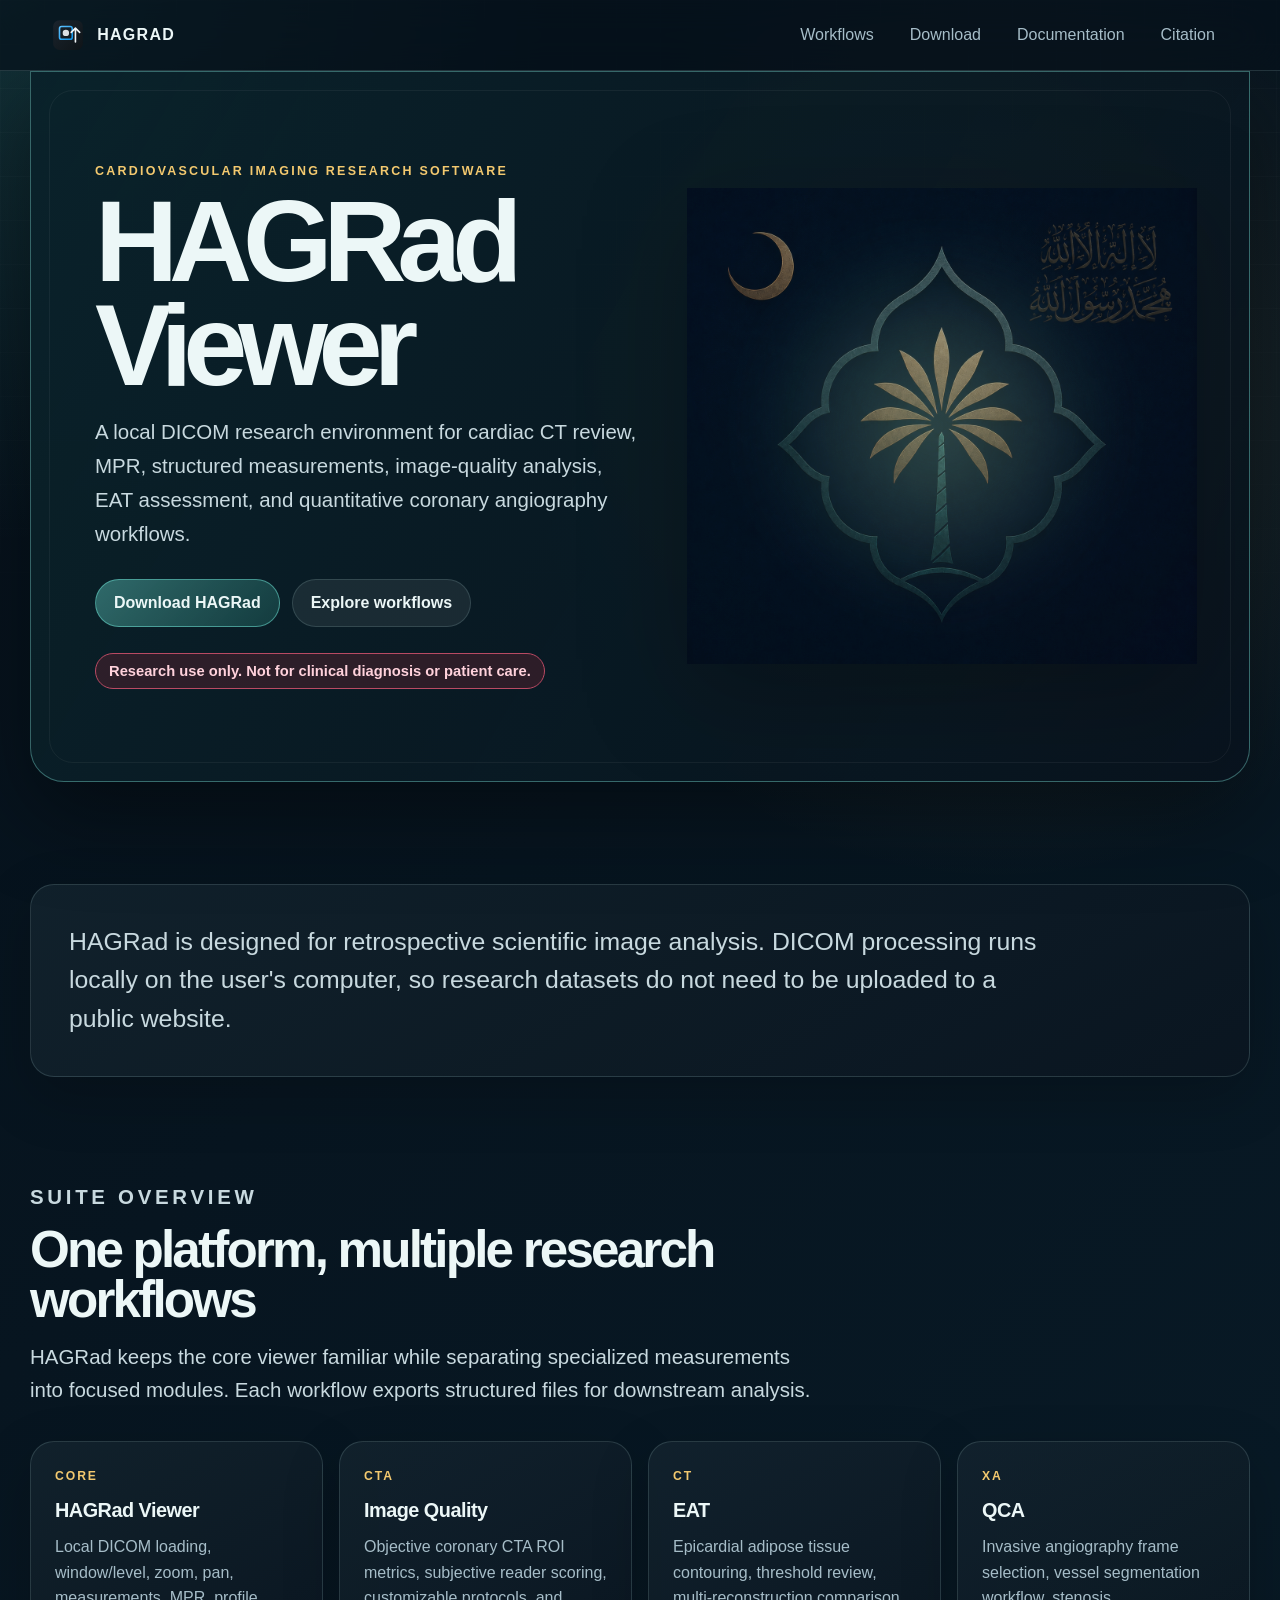
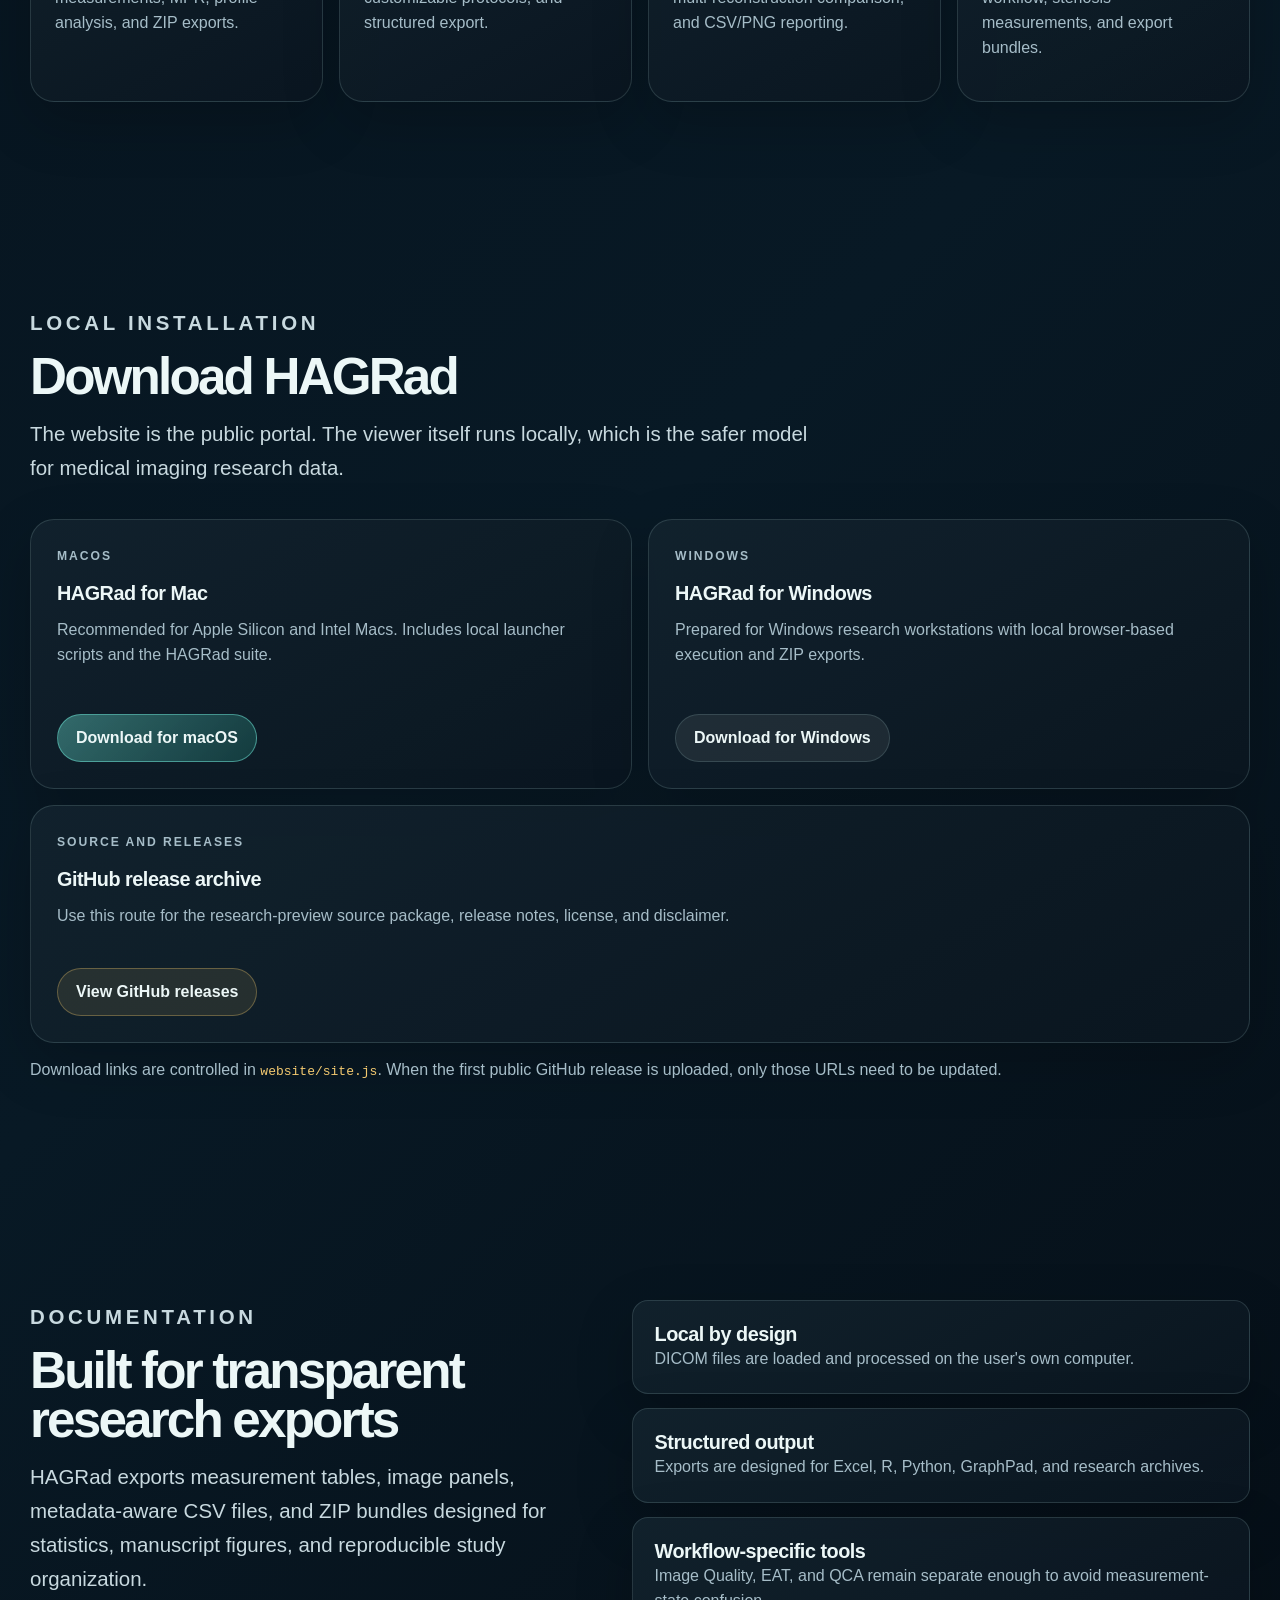
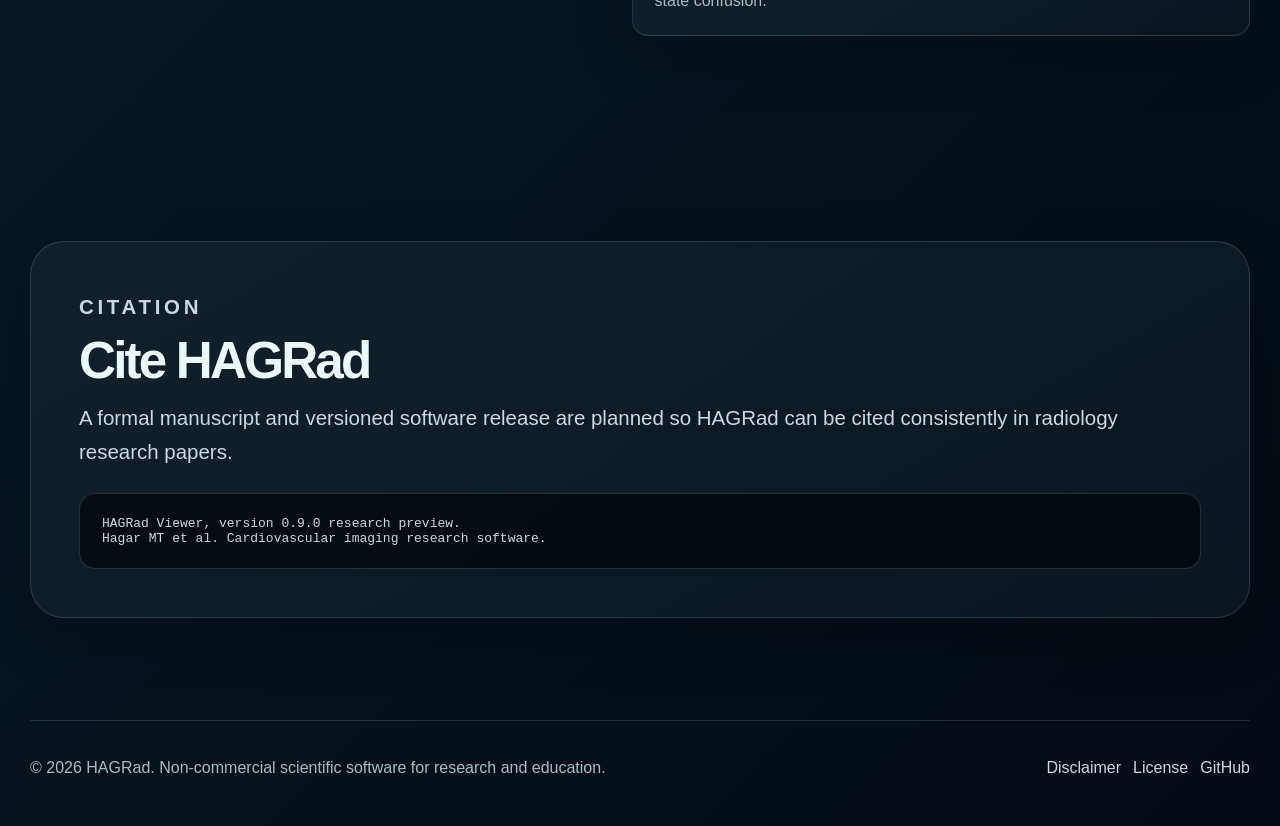
==== website/index.html @ eccb120d "Prepare HAGRad research preview release" ====
<!doctype html>
<html lang="en">
  <head>
    <meta charset="utf-8" />
    <meta name="viewport" content="width=device-width, initial-scale=1" />
    <meta
      name="description"
      content="HAGRad is a local research-use cardiovascular imaging platform for DICOM review, cardiac CT measurements, image-quality workflows, EAT analysis, and QCA prototyping."
    />
    <meta name="theme-color" content="#071724" />
    <title>HAGRad Viewer | Cardiovascular Imaging Research Platform</title>
    <link rel="icon" href="./assets/icon.svg" type="image/svg+xml" />
    <link rel="stylesheet" href="./styles.css" />
  </head>
  <body>
    <header class="site-header" id="top">
      <nav class="nav-shell" aria-label="Primary navigation">
        <a class="brand-mark" href="#top" aria-label="HAGRad home">
          <img src="./assets/icon.svg" alt="" />
          <span>HAGRad</span>
        </a>
        <div class="nav-links">
          <a href="#workflows">Workflows</a>
          <a href="#download">Download</a>
          <a href="#docs">Documentation</a>
          <a href="#citation">Citation</a>
        </div>
      </nav>
    </header>

    <main>
      <section class="hero">
        <div class="hero-copy">
          <p class="eyebrow">Cardiovascular imaging research software</p>
          <h1>HAGRad Viewer</h1>
          <p class="hero-lede">
            A local DICOM research environment for cardiac CT review, MPR, structured measurements,
            image-quality analysis, EAT assessment, and quantitative coronary angiography workflows.
          </p>
          <div class="hero-actions" aria-label="Primary download actions">
            <a class="button button-primary" href="#download">Download HAGRad</a>
            <a class="button button-secondary" href="#workflows">Explore workflows</a>
          </div>
          <p class="research-warning">Research use only. Not for clinical diagnosis or patient care.</p>
        </div>
        <div class="hero-art" aria-hidden="true">
          <img src="./assets/hagrad-brand-watermark.png" alt="" />
        </div>
      </section>

      <section class="section section-tight">
        <div class="statement-card">
          <p>
            HAGRad is designed for retrospective scientific image analysis. DICOM processing runs locally
            on the user's computer, so research datasets do not need to be uploaded to a public website.
          </p>
        </div>
      </section>

      <section class="section" id="workflows">
        <div class="section-heading">
          <p class="eyebrow">Suite overview</p>
          <h2>One platform, multiple research workflows</h2>
          <p>
            HAGRad keeps the core viewer familiar while separating specialized measurements into focused
            modules. Each workflow exports structured files for downstream analysis.
          </p>
        </div>
        <div class="workflow-grid">
          <article class="workflow-card">
            <span class="workflow-tag">Core</span>
            <h3>HAGRad Viewer</h3>
            <p>Local DICOM loading, window/level, zoom, pan, measurements, MPR, profile analysis, and ZIP exports.</p>
          </article>
          <article class="workflow-card">
            <span class="workflow-tag">CTA</span>
            <h3>Image Quality</h3>
            <p>Objective coronary CTA ROI metrics, subjective reader scoring, customizable protocols, and structured export.</p>
          </article>
          <article class="workflow-card">
            <span class="workflow-tag">CT</span>
            <h3>EAT</h3>
            <p>Epicardial adipose tissue contouring, threshold review, multi-reconstruction comparison, and CSV/PNG reporting.</p>
          </article>
          <article class="workflow-card">
            <span class="workflow-tag">XA</span>
            <h3>QCA</h3>
            <p>Invasive angiography frame selection, vessel segmentation workflow, stenosis measurements, and export bundles.</p>
          </article>
        </div>
      </section>

      <section class="section download-section" id="download">
        <div class="section-heading">
          <p class="eyebrow">Local installation</p>
          <h2>Download HAGRad</h2>
          <p>
            The website is the public portal. The viewer itself runs locally, which is the safer model for
            medical imaging research data.
          </p>
        </div>
        <div class="download-grid">
          <article class="download-card">
            <div>
              <p class="platform">macOS</p>
              <h3>HAGRad for Mac</h3>
              <p>Recommended for Apple Silicon and Intel Macs. Includes local launcher scripts and the HAGRad suite.</p>
            </div>
            <a class="button button-primary download-button" data-download="macos" href="#">Download for macOS</a>
          </article>
          <article class="download-card">
            <div>
              <p class="platform">Windows</p>
              <h3>HAGRad for Windows</h3>
              <p>Prepared for Windows research workstations with local browser-based execution and ZIP exports.</p>
            </div>
            <a class="button button-secondary download-button" data-download="windows" href="#">Download for Windows</a>
          </article>
          <article class="download-card download-card-wide">
            <div>
              <p class="platform">Source and releases</p>
              <h3>GitHub release archive</h3>
              <p>
                Use this route for the research-preview source package, release notes, license, and disclaimer.
              </p>
            </div>
            <a class="button button-ghost download-button" data-download="github" href="#">View GitHub releases</a>
          </article>
        </div>
        <p class="download-note">
          Download links are controlled in <code>website/site.js</code>. When the first public GitHub release is uploaded,
          only those URLs need to be updated.
        </p>
      </section>

      <section class="section split-section" id="docs">
        <div>
          <p class="eyebrow">Documentation</p>
          <h2>Built for transparent research exports</h2>
          <p>
            HAGRad exports measurement tables, image panels, metadata-aware CSV files, and ZIP bundles designed for
            statistics, manuscript figures, and reproducible study organization.
          </p>
        </div>
        <div class="feature-list">
          <article>
            <h3>Local by design</h3>
            <p>DICOM files are loaded and processed on the user's own computer.</p>
          </article>
          <article>
            <h3>Structured output</h3>
            <p>Exports are designed for Excel, R, Python, GraphPad, and research archives.</p>
          </article>
          <article>
            <h3>Workflow-specific tools</h3>
            <p>Image Quality, EAT, and QCA remain separate enough to avoid measurement-state confusion.</p>
          </article>
        </div>
      </section>

      <section class="section citation-section" id="citation">
        <div class="citation-card">
          <p class="eyebrow">Citation</p>
          <h2>Cite HAGRad</h2>
          <p>
            A formal manuscript and versioned software release are planned so HAGRad can be cited consistently
            in radiology research papers.
          </p>
          <pre><code>HAGRad Viewer, version 0.9.0 research preview.
Hagar MT et al. Cardiovascular imaging research software.</code></pre>
        </div>
      </section>
    </main>

    <footer class="site-footer">
      <p>© <span id="current-year"></span> HAGRad. Non-commercial scientific software for research and education.</p>
      <div>
        <a href="../DISCLAIMER.md">Disclaimer</a>
        <a href="../LICENSE.md">License</a>
        <a href="https://github.com/mt-hagar">GitHub</a>
      </div>
    </footer>

    <script src="./site.js"></script>
  </body>
</html>
---- website/styles.css ----
:root {
  color-scheme: dark;
  --bg: #06111b;
  --bg-elevated: #0d1b26;
  --bg-card: rgba(15, 29, 39, 0.78);
  --line: rgba(164, 205, 205, 0.18);
  --line-strong: rgba(117, 211, 203, 0.42);
  --text: #ecf7f7;
  --muted: #a6bdc8;
  --muted-strong: #c8d9df;
  --teal: #66d5c8;
  --teal-deep: #143e41;
  --gold: #f3c96f;
  --bordeaux: #6f2433;
  --bordeaux-line: #b94a63;
  --shadow: 0 32px 90px rgba(0, 0, 0, 0.42);
  --radius-xl: 34px;
  --radius-lg: 24px;
  --radius-md: 16px;
  font-family: "Avenir Next", "Aptos", "Trebuchet MS", sans-serif;
}

* {
  box-sizing: border-box;
}

html {
  scroll-behavior: smooth;
}

body {
  min-width: 320px;
  margin: 0;
  background:
    radial-gradient(circle at top left, rgba(80, 211, 196, 0.17), transparent 34rem),
    radial-gradient(circle at 78% 10%, rgba(243, 201, 111, 0.12), transparent 30rem),
    linear-gradient(135deg, #06111b 0%, #081925 52%, #050b12 100%);
  color: var(--text);
}

body::before {
  position: fixed;
  inset: 0;
  pointer-events: none;
  content: "";
  background-image:
    linear-gradient(rgba(255, 255, 255, 0.025) 1px, transparent 1px),
    linear-gradient(90deg, rgba(255, 255, 255, 0.018) 1px, transparent 1px);
  background-size: 44px 44px;
  mask-image: linear-gradient(to bottom, black, transparent 88%);
}

a {
  color: inherit;
}

code {
  color: var(--gold);
}

.site-header {
  position: sticky;
  top: 0;
  z-index: 20;
  padding: 16px clamp(16px, 4vw, 54px);
  backdrop-filter: blur(22px);
  background: rgba(6, 17, 27, 0.72);
  border-bottom: 1px solid var(--line);
}

.nav-shell {
  display: flex;
  align-items: center;
  justify-content: space-between;
  max-width: 1220px;
  margin: 0 auto;
  gap: 22px;
}

.brand-mark,
.nav-links {
  display: flex;
  align-items: center;
}

.brand-mark {
  gap: 12px;
  text-decoration: none;
  font-weight: 800;
  letter-spacing: 0.08em;
  text-transform: uppercase;
}

.brand-mark img {
  width: 34px;
  height: 34px;
  border-radius: 10px;
}

.nav-links {
  gap: 8px;
  flex-wrap: wrap;
  justify-content: flex-end;
}

.nav-links a {
  padding: 9px 13px;
  color: var(--muted);
  text-decoration: none;
  border: 1px solid transparent;
  border-radius: 999px;
  transition: color 160ms ease, border-color 160ms ease, background 160ms ease;
}

.nav-links a:hover,
.nav-links a:focus-visible {
  color: var(--text);
  border-color: var(--line-strong);
  background: rgba(102, 213, 200, 0.08);
  outline: none;
}

.hero,
.section,
.site-footer {
  width: min(1220px, calc(100% - 32px));
  margin: 0 auto;
}

.hero {
  position: relative;
  display: grid;
  grid-template-columns: minmax(0, 1.05fr) minmax(300px, 0.95fr);
  min-height: 680px;
  align-items: center;
  gap: 42px;
  padding: clamp(42px, 8vw, 92px) clamp(20px, 5vw, 70px);
  overflow: hidden;
  border: 1px solid var(--line-strong);
  border-radius: 0 0 var(--radius-xl) var(--radius-xl);
  background:
    linear-gradient(120deg, rgba(10, 34, 42, 0.96), rgba(9, 19, 30, 0.86)),
    radial-gradient(circle at 72% 42%, rgba(243, 201, 111, 0.14), transparent 24rem);
  box-shadow: var(--shadow);
}

.hero::after {
  position: absolute;
  inset: 18px;
  pointer-events: none;
  content: "";
  border: 1px solid rgba(255, 255, 255, 0.05);
  border-radius: calc(var(--radius-xl) - 10px);
}

.hero-copy {
  position: relative;
  z-index: 2;
}

.eyebrow {
  margin: 0 0 12px;
  color: var(--gold);
  font-size: 0.78rem;
  font-weight: 800;
  letter-spacing: 0.18em;
  text-transform: uppercase;
}

h1,
h2,
h3,
p {
  margin-top: 0;
}

h1 {
  max-width: 780px;
  margin-bottom: 18px;
  font-size: clamp(4.1rem, 9vw, 8.4rem);
  line-height: 0.9;
  letter-spacing: -0.08em;
}

h2 {
  margin-bottom: 16px;
  font-size: clamp(2rem, 4vw, 3.9rem);
  line-height: 0.96;
  letter-spacing: -0.055em;
}

h3 {
  margin-bottom: 12px;
  font-size: 1.24rem;
  letter-spacing: -0.025em;
}

.hero-lede,
.section-heading p,
.split-section > div > p,
.citation-card p {
  color: var(--muted-strong);
  font-size: clamp(1.05rem, 1.6vw, 1.28rem);
  line-height: 1.65;
}

.hero-lede {
  max-width: 760px;
  margin-bottom: 28px;
}

.hero-actions,
.site-footer div {
  display: flex;
  flex-wrap: wrap;
  gap: 12px;
}

.button {
  display: inline-flex;
  align-items: center;
  justify-content: center;
  min-height: 48px;
  padding: 13px 18px;
  color: var(--text);
  font-weight: 800;
  text-decoration: none;
  border: 1px solid var(--line);
  border-radius: 999px;
  transition: transform 160ms ease, border-color 160ms ease, background 160ms ease, box-shadow 160ms ease;
}

.button:hover,
.button:focus-visible {
  transform: translateY(-1px);
  border-color: var(--line-strong);
  outline: none;
  box-shadow: 0 16px 36px rgba(0, 0, 0, 0.24);
}

.button-primary {
  background: linear-gradient(135deg, rgba(102, 213, 200, 0.42), rgba(20, 62, 65, 0.92));
  border-color: rgba(102, 213, 200, 0.56);
}

.button-secondary {
  background: rgba(255, 255, 255, 0.07);
}

.button-ghost {
  background: rgba(243, 201, 111, 0.1);
  border-color: rgba(243, 201, 111, 0.32);
}

.research-warning {
  display: inline-flex;
  max-width: 580px;
  margin: 26px 0 0;
  padding: 9px 13px;
  color: #ffd2dc;
  font-size: 0.92rem;
  font-weight: 800;
  background: rgba(111, 36, 51, 0.35);
  border: 1px solid var(--bordeaux-line);
  border-radius: 999px;
}

.hero-art {
  position: relative;
  z-index: 1;
  display: grid;
  place-items: center;
  min-height: 480px;
}

.hero-art::before {
  position: absolute;
  width: min(480px, 80vw);
  aspect-ratio: 1;
  content: "";
  border-radius: 50%;
  background:
    radial-gradient(circle, rgba(102, 213, 200, 0.18), transparent 58%),
    radial-gradient(circle, rgba(243, 201, 111, 0.12), transparent 46%);
  filter: blur(18px);
}

.hero-art img {
  position: relative;
  width: min(510px, 82vw);
  opacity: 0.62;
  mix-blend-mode: screen;
  filter: drop-shadow(0 28px 50px rgba(0, 0, 0, 0.4));
}

.section {
  padding: clamp(56px, 8vw, 104px) 0;
}

.section-tight {
  padding-bottom: 0;
}

.statement-card,
.workflow-card,
.download-card,
.feature-list article,
.citation-card {
  background:
    linear-gradient(150deg, rgba(18, 34, 45, 0.88), rgba(10, 21, 31, 0.88)),
    rgba(255, 255, 255, 0.03);
  border: 1px solid var(--line);
  box-shadow: 0 20px 58px rgba(0, 0, 0, 0.2);
}

.statement-card {
  padding: clamp(22px, 4vw, 38px);
  border-radius: var(--radius-lg);
}

.statement-card p {
  max-width: 980px;
  margin-bottom: 0;
  color: var(--muted-strong);
  font-size: clamp(1.1rem, 2vw, 1.55rem);
  line-height: 1.55;
}

.section-heading {
  max-width: 790px;
  margin-bottom: 34px;
}

.workflow-grid,
.download-grid {
  display: grid;
  grid-template-columns: repeat(4, minmax(0, 1fr));
  gap: 16px;
}

.workflow-card,
.download-card {
  border-radius: var(--radius-lg);
}

.workflow-card {
  min-height: 245px;
  padding: 24px;
}

.workflow-card p,
.download-card p,
.feature-list p,
.site-footer {
  color: var(--muted);
  line-height: 1.58;
}

.workflow-tag,
.platform {
  display: inline-flex;
  margin-bottom: 16px;
  color: var(--gold);
  font-size: 0.76rem;
  font-weight: 900;
  letter-spacing: 0.16em;
  text-transform: uppercase;
}

.download-section {
  position: relative;
}

.download-grid {
  grid-template-columns: repeat(2, minmax(0, 1fr));
}

.download-card {
  display: flex;
  flex-direction: column;
  justify-content: space-between;
  min-height: 270px;
  padding: 26px;
}

.download-card-wide {
  grid-column: 1 / -1;
  min-height: 180px;
}

.download-card .button {
  align-self: flex-start;
  margin-top: 24px;
}

.download-note {
  margin-top: 18px;
  color: var(--muted);
}

.split-section {
  display: grid;
  grid-template-columns: minmax(0, 0.95fr) minmax(0, 1.05fr);
  gap: 42px;
  align-items: start;
}

.feature-list {
  display: grid;
  gap: 14px;
}

.feature-list article {
  padding: 22px;
  border-radius: var(--radius-md);
}

.feature-list h3,
.feature-list p {
  margin-bottom: 0;
}

.citation-card {
  padding: clamp(28px, 5vw, 48px);
  border-radius: var(--radius-xl);
}

pre {
  margin: 24px 0 0;
  padding: 22px;
  overflow-x: auto;
  color: var(--muted-strong);
  background: rgba(3, 9, 14, 0.78);
  border: 1px solid var(--line);
  border-radius: var(--radius-md);
}

pre code {
  color: inherit;
}

.site-footer {
  display: flex;
  justify-content: space-between;
  gap: 18px;
  padding: 34px 0 46px;
  border-top: 1px solid var(--line);
}

.site-footer p {
  margin-bottom: 0;
}

.site-footer a {
  color: var(--muted-strong);
  text-decoration: none;
}

.site-footer a:hover,
.site-footer a:focus-visible {
  color: var(--teal);
  outline: none;
}

@media (max-width: 980px) {
  .hero,
  .split-section {
    grid-template-columns: 1fr;
  }

  .hero {
    min-height: auto;
  }

  .hero-art {
    min-height: 300px;
    order: -1;
  }

  .hero-art img {
    width: min(370px, 78vw);
  }

  .workflow-grid {
    grid-template-columns: repeat(2, minmax(0, 1fr));
  }
}

@media (max-width: 720px) {
  .site-header {
    position: static;
  }

  .nav-shell,
  .site-footer {
    align-items: flex-start;
    flex-direction: column;
  }

  .nav-links {
    justify-content: flex-start;
  }

  .hero {
    padding: 34px 18px;
  }

  h1 {
    font-size: clamp(3.2rem, 20vw, 5.2rem);
  }

  .workflow-grid,
  .download-grid {
    grid-template-columns: 1fr;
  }

  .download-card-wide {
    grid-column: auto;
  }
}
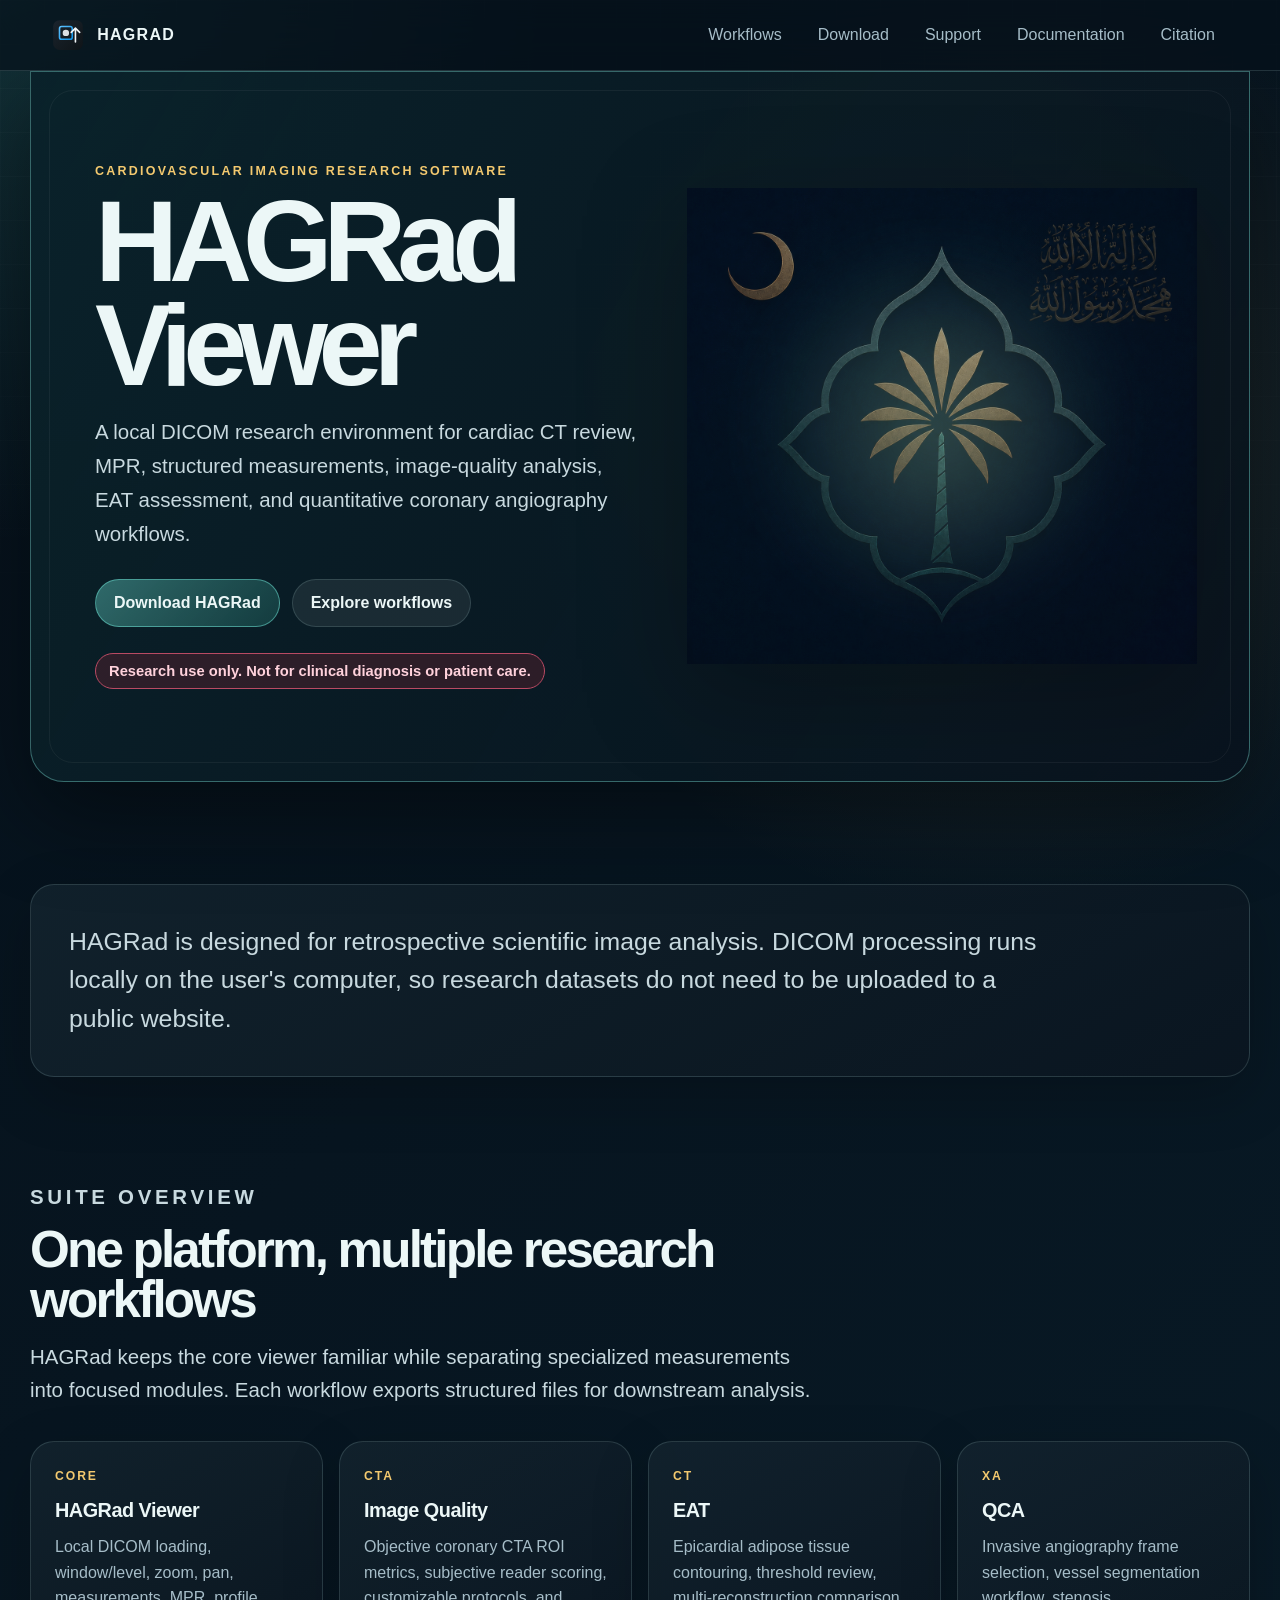
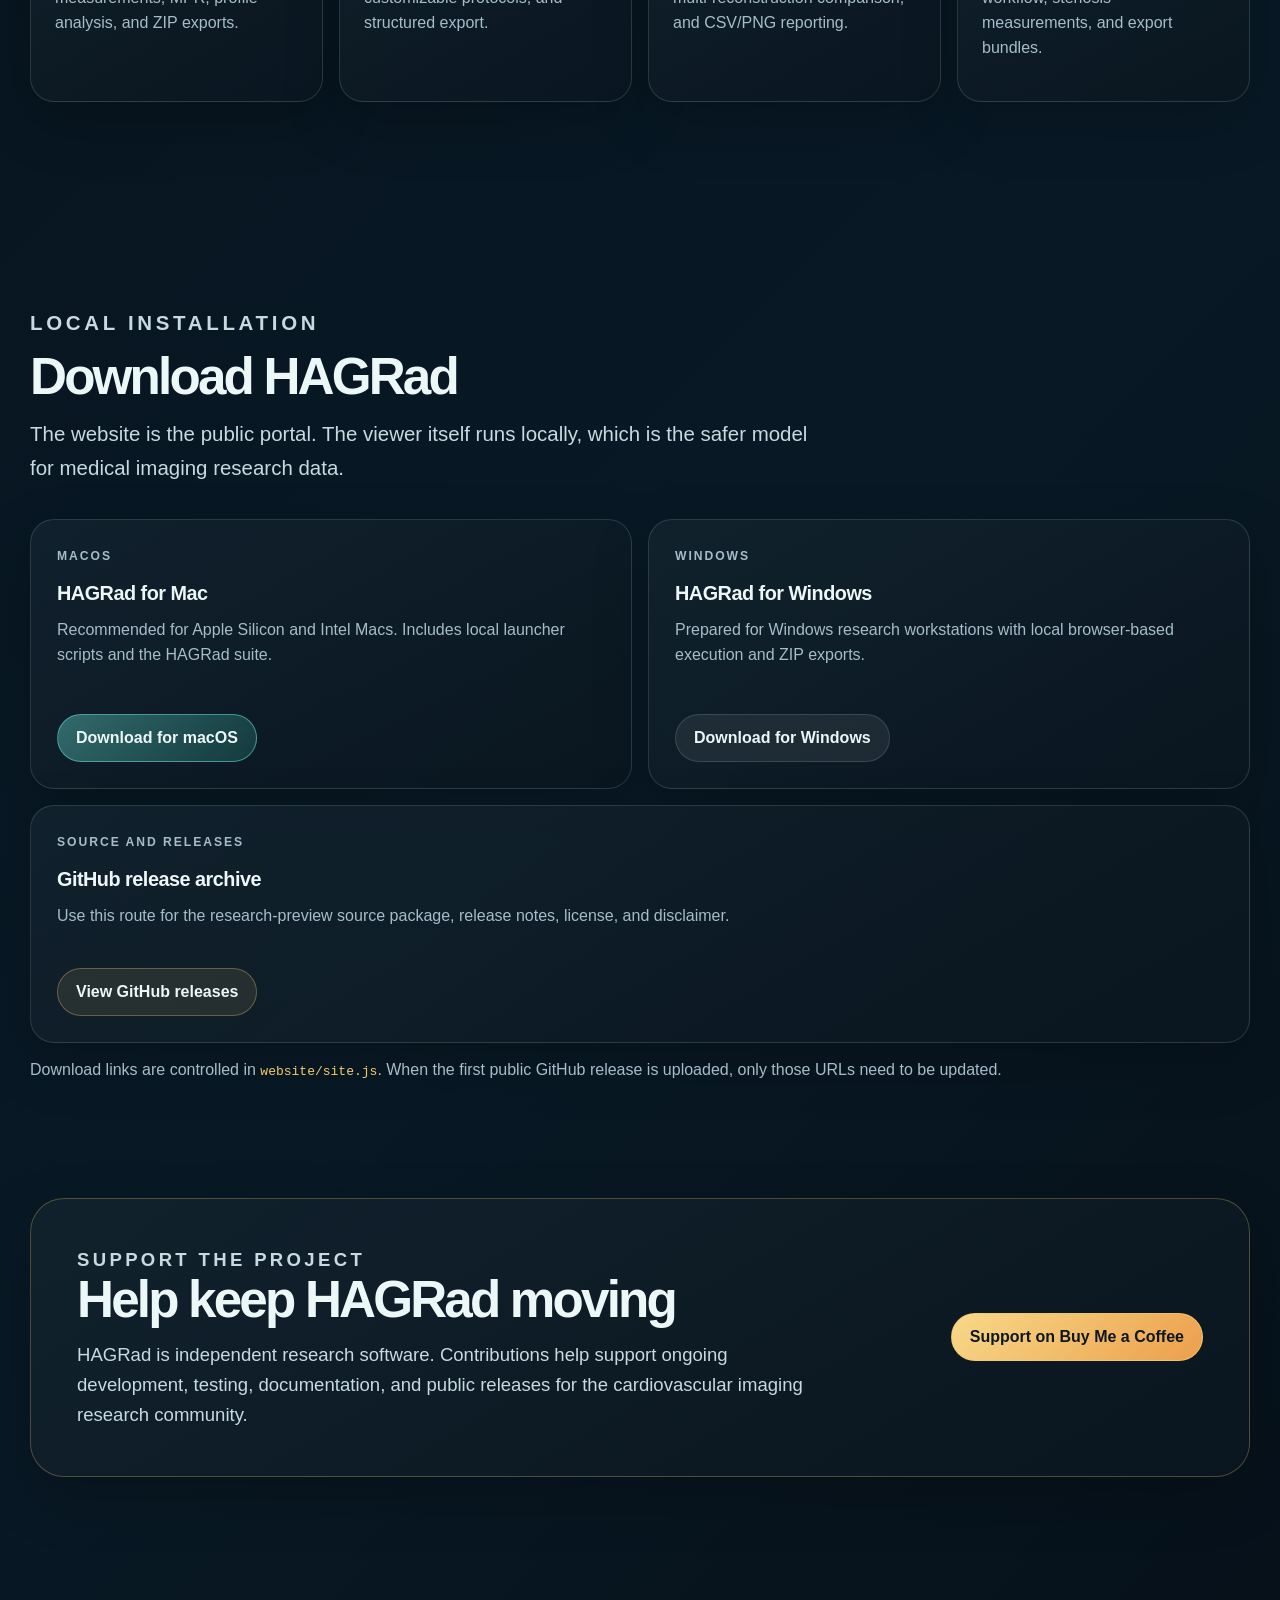
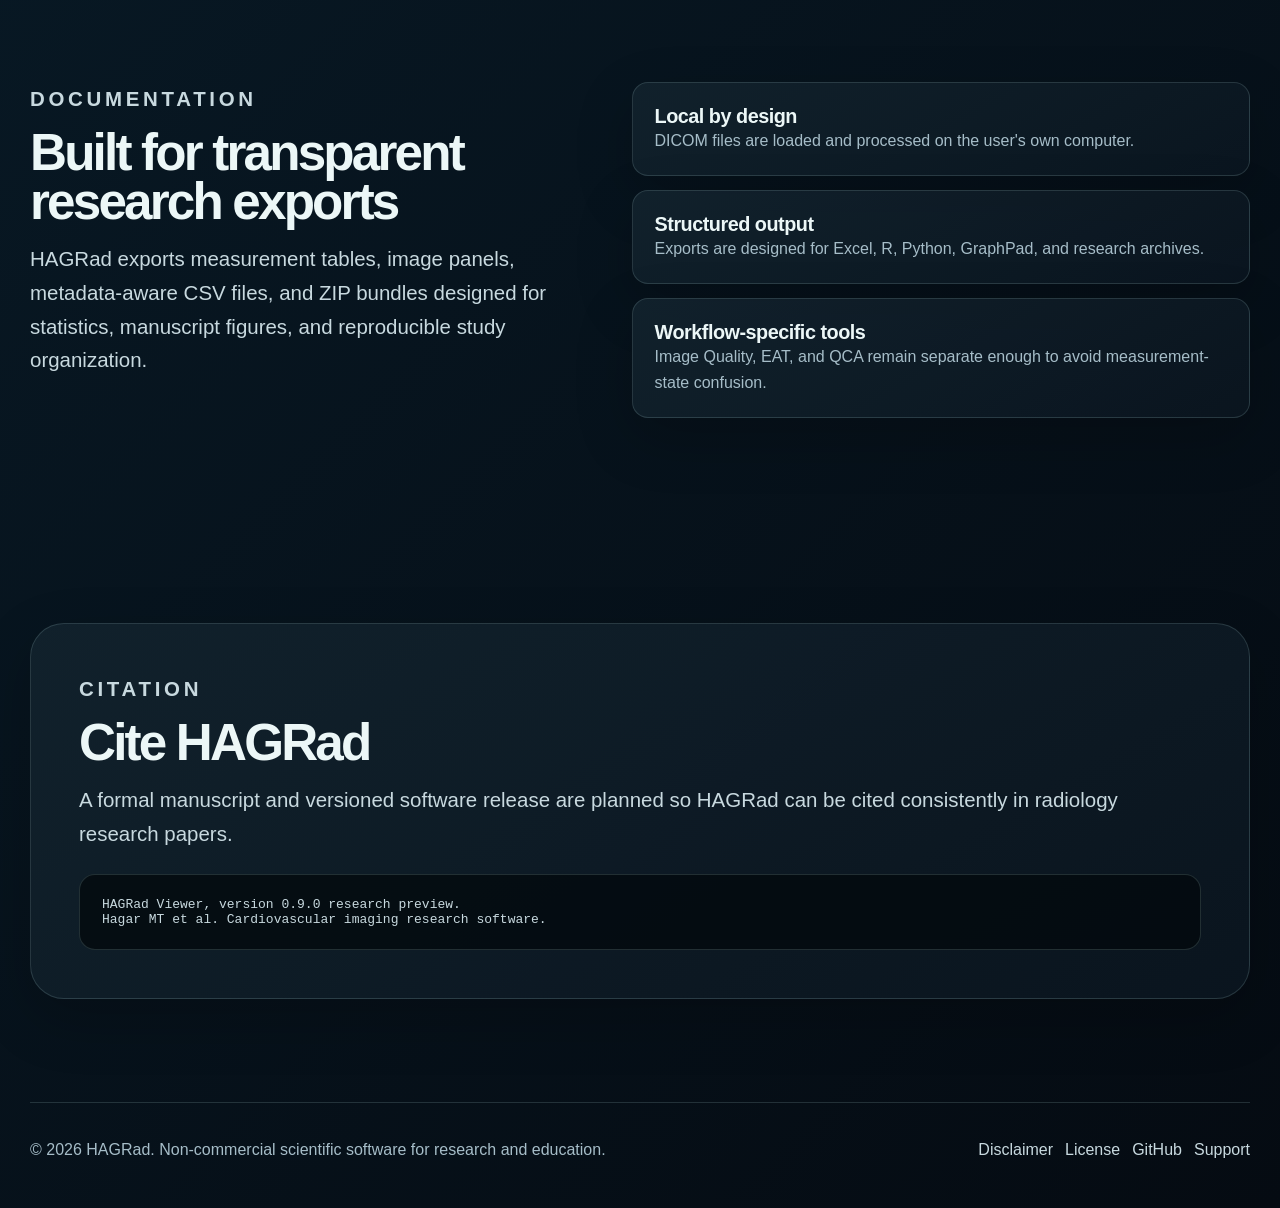
==== commit 5f1d9231: "Add platform downloads and support links" ====
--- a/website/index.html
+++ b/website/index.html
@@ -22,6 +22,7 @@
         <div class="nav-links">
           <a href="#workflows">Workflows</a>
           <a href="#download">Download</a>
+          <a href="#support">Support</a>
           <a href="#docs">Documentation</a>
           <a href="#citation">Citation</a>
         </div>
@@ -133,6 +134,22 @@
         </p>
       </section>
 
+      <section class="section support-section" id="support">
+        <div class="support-card">
+          <div>
+            <p class="eyebrow">Support the project</p>
+            <h2>Help keep HAGRad moving</h2>
+            <p>
+              HAGRad is independent research software. Contributions help support ongoing development,
+              testing, documentation, and public releases for the cardiovascular imaging research community.
+            </p>
+          </div>
+          <a class="button button-support" href="https://buymeacoffee.com/hagrad" rel="noopener noreferrer" target="_blank">
+            Support on Buy Me a Coffee
+          </a>
+        </div>
+      </section>
+
       <section class="section split-section" id="docs">
         <div>
           <p class="eyebrow">Documentation</p>
@@ -178,6 +195,7 @@
         <a href="../DISCLAIMER.md">Disclaimer</a>
         <a href="../LICENSE.md">License</a>
         <a href="https://github.com/mt-hagar">GitHub</a>
+        <a href="https://buymeacoffee.com/hagrad" rel="noopener noreferrer" target="_blank">Support</a>
       </div>
     </footer>
 
--- a/website/styles.css
+++ b/website/styles.css
@@ -304,6 +304,7 @@
 .statement-card,
 .workflow-card,
 .download-card,
+.support-card,
 .feature-list article,
 .citation-card {
   background:
@@ -398,6 +399,35 @@
   color: var(--muted);
 }
 
+.support-section {
+  padding-top: 0;
+}
+
+.support-card {
+  display: grid;
+  grid-template-columns: minmax(0, 1fr) auto;
+  gap: 28px;
+  align-items: center;
+  padding: clamp(26px, 5vw, 46px);
+  border-color: rgba(243, 201, 111, 0.28);
+  border-radius: var(--radius-xl);
+}
+
+.support-card p {
+  max-width: 760px;
+  margin-bottom: 0;
+  color: var(--muted-strong);
+  font-size: clamp(1.04rem, 1.45vw, 1.2rem);
+  line-height: 1.62;
+}
+
+.button-support {
+  min-width: 230px;
+  color: #0f1720;
+  background: linear-gradient(135deg, #f7d989, #ec9f4b);
+  border-color: rgba(243, 201, 111, 0.72);
+}
+
 .split-section {
   display: grid;
   grid-template-columns: minmax(0, 0.95fr) minmax(0, 1.05fr);
@@ -514,6 +544,14 @@
     grid-template-columns: 1fr;
   }
 
+  .support-card {
+    grid-template-columns: 1fr;
+  }
+
+  .button-support {
+    width: 100%;
+  }
+
   .download-card-wide {
     grid-column: auto;
   }
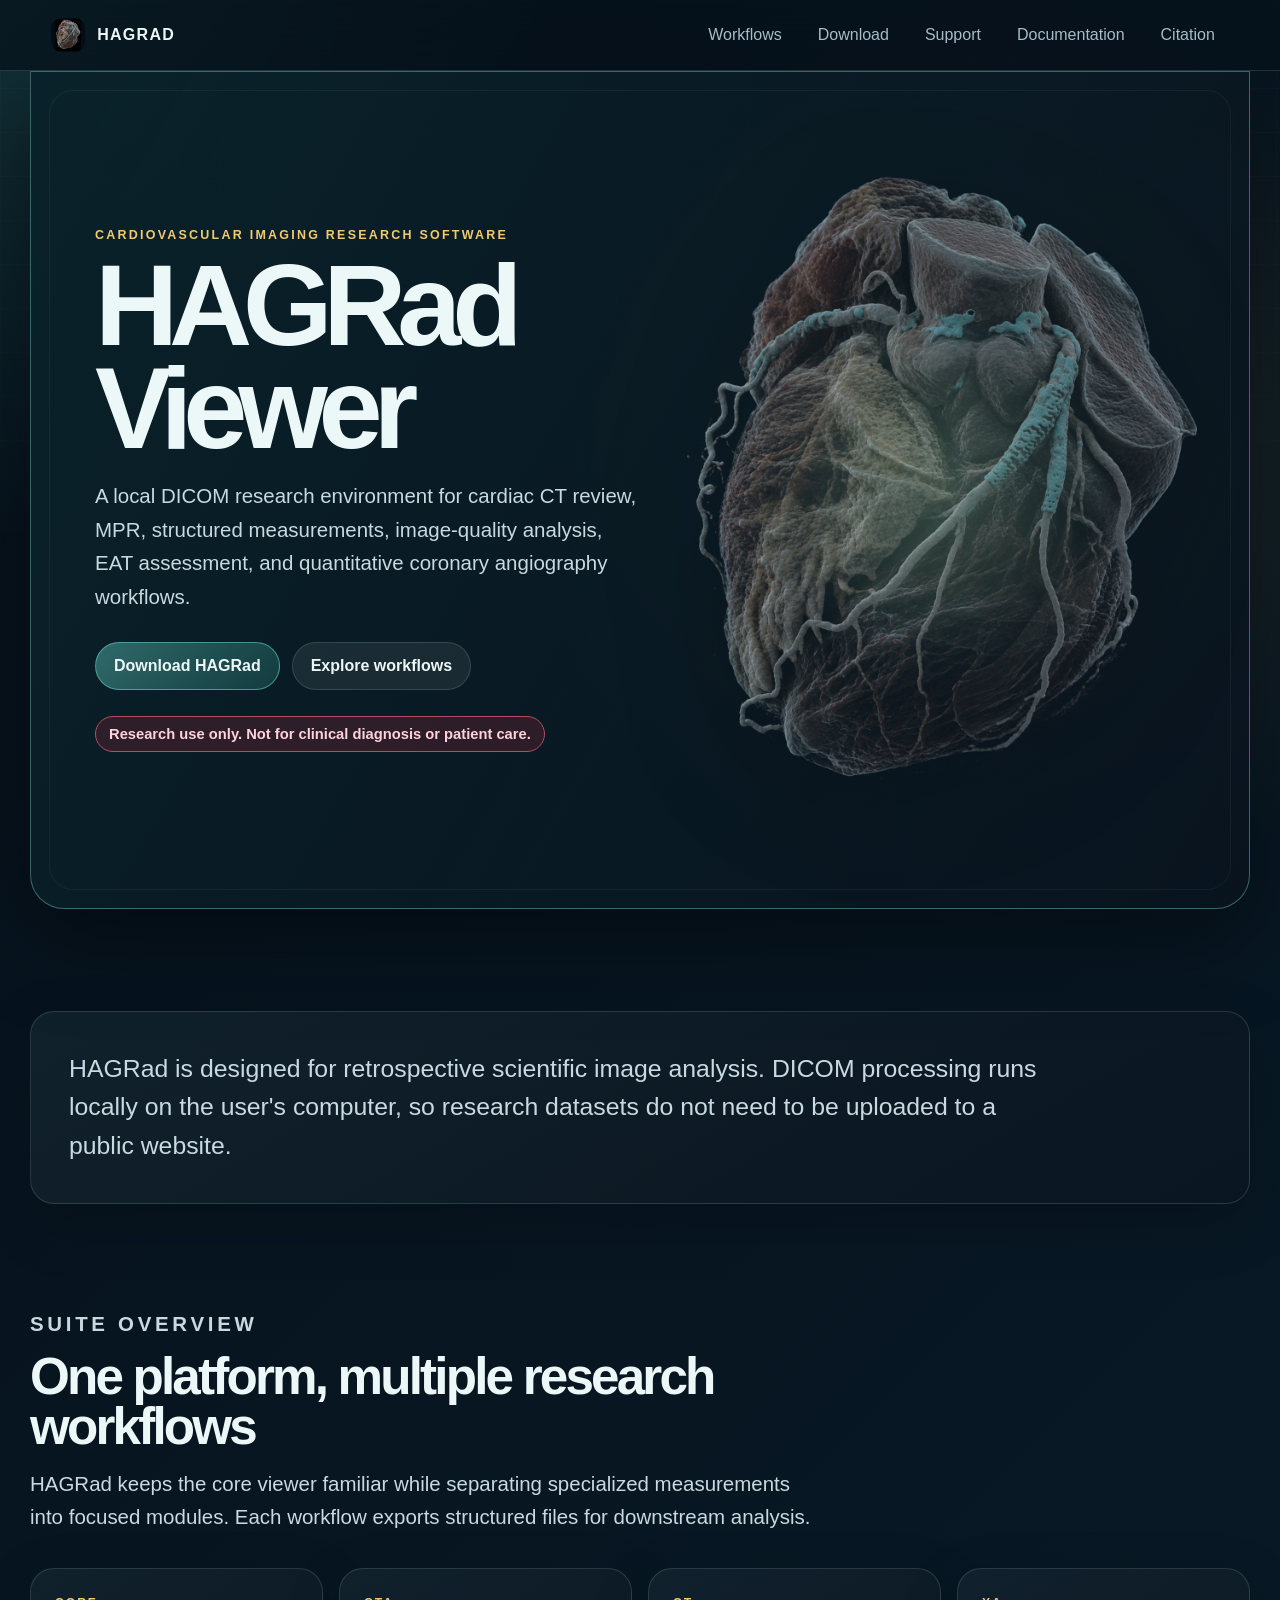
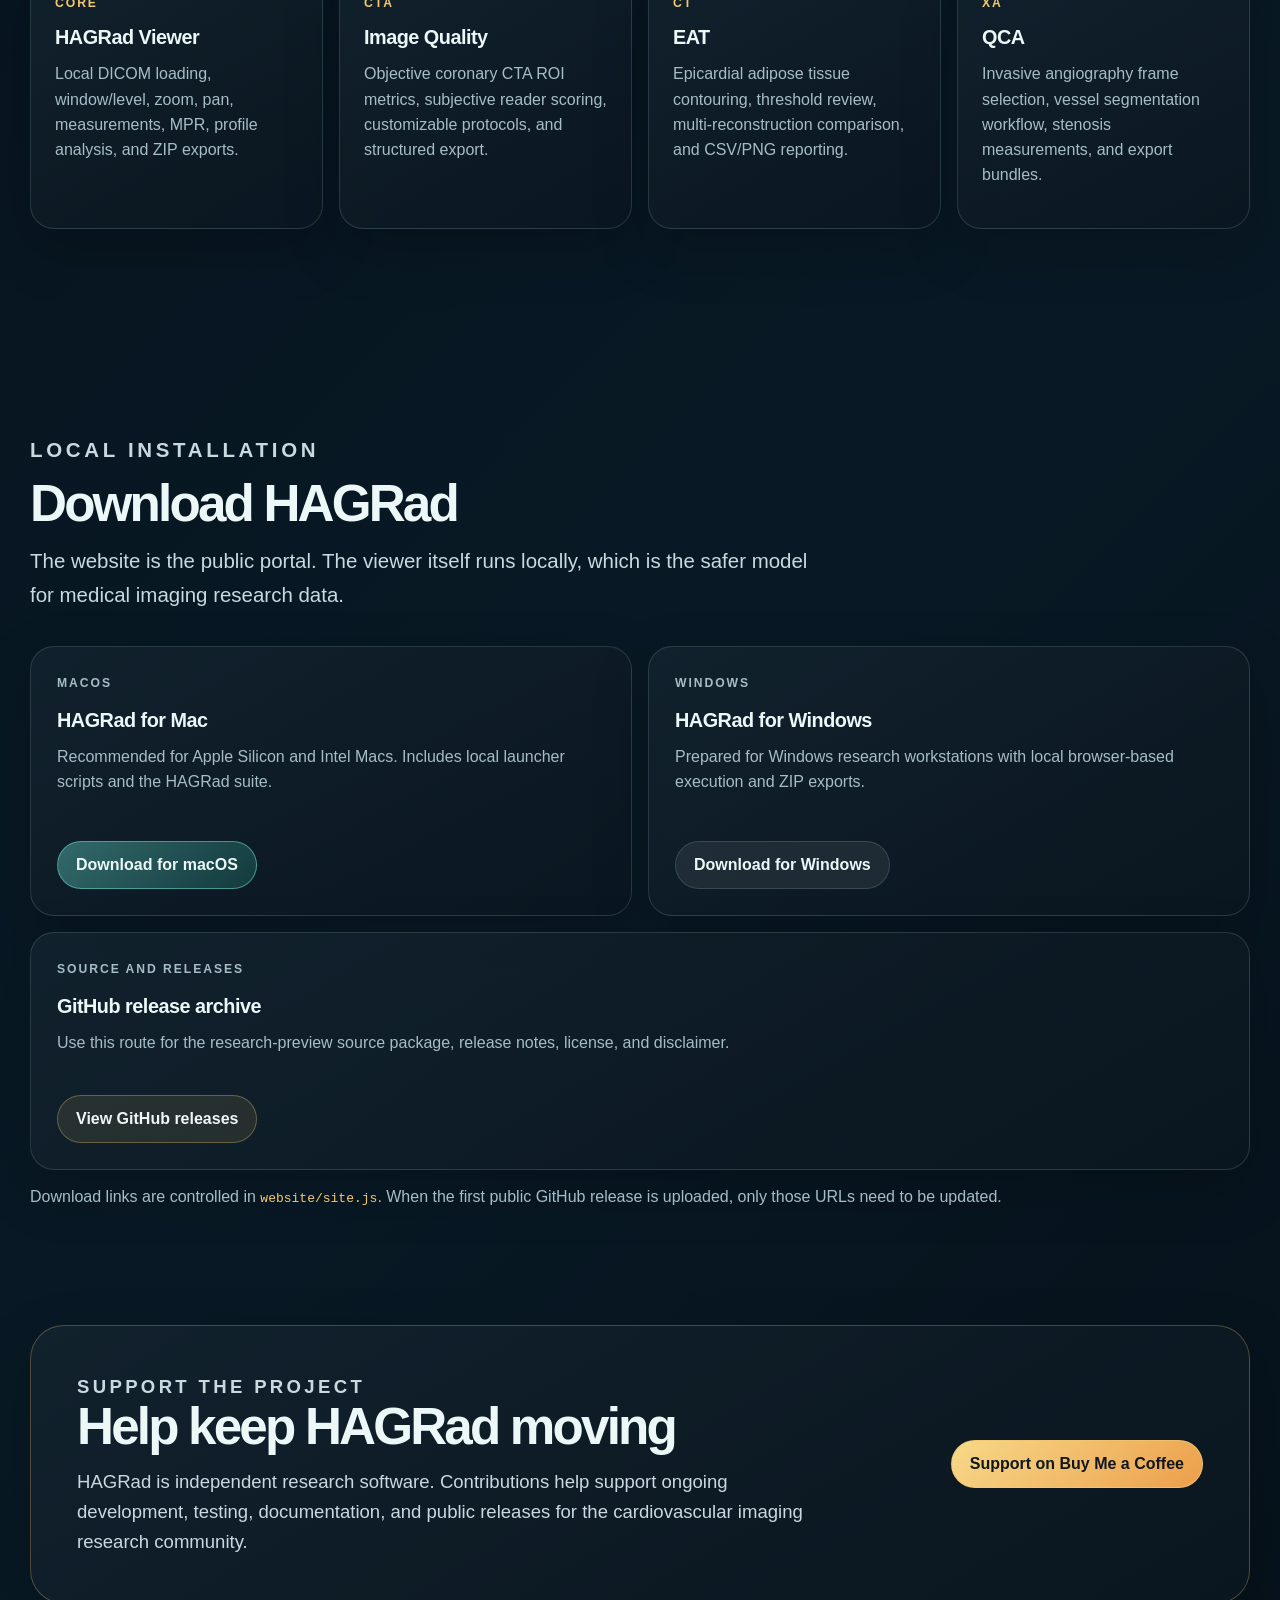
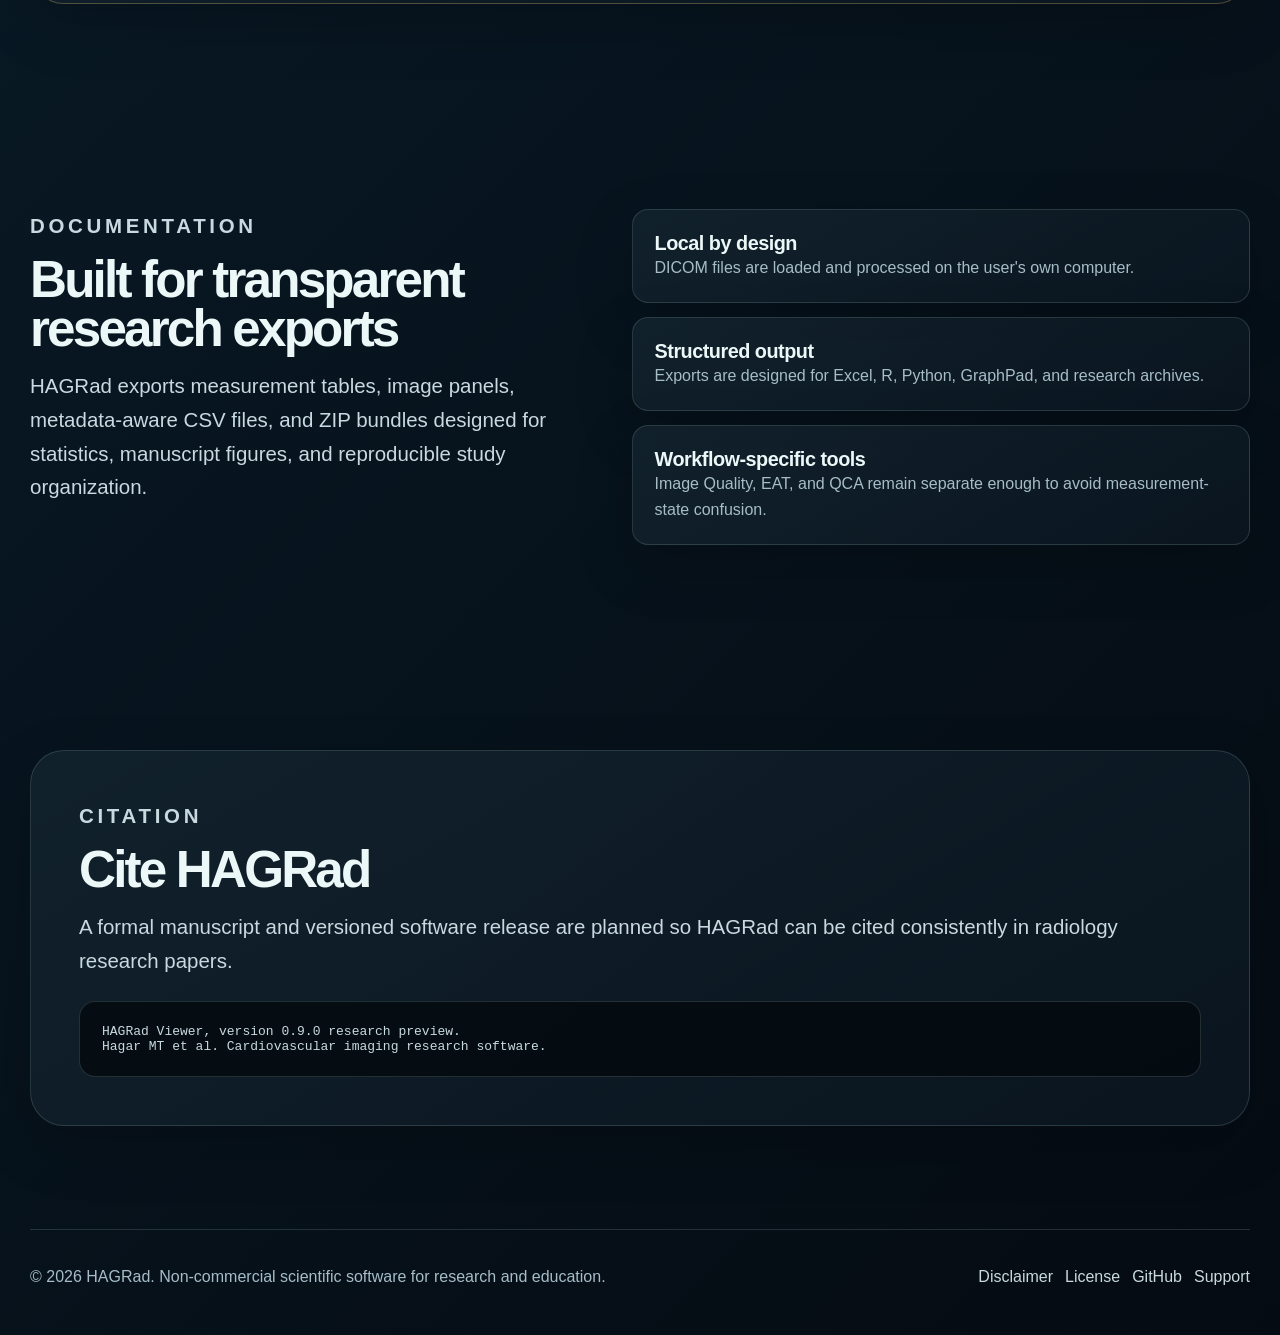
==== commit 2d267856: "Refresh branding and harden desktop launcher" ====
--- a/website/index.html
+++ b/website/index.html
@@ -9,14 +9,14 @@
     />
     <meta name="theme-color" content="#071724" />
     <title>HAGRad Viewer | Cardiovascular Imaging Research Platform</title>
-    <link rel="icon" href="./assets/icon.svg" type="image/svg+xml" />
+    <link rel="icon" href="./assets/hagrad-heart-icon.png" type="image/png" />
     <link rel="stylesheet" href="./styles.css" />
   </head>
   <body>
     <header class="site-header" id="top">
       <nav class="nav-shell" aria-label="Primary navigation">
         <a class="brand-mark" href="#top" aria-label="HAGRad home">
-          <img src="./assets/icon.svg" alt="" />
+          <img src="./assets/hagrad-heart-icon.png" alt="" />
           <span>HAGRad</span>
         </a>
         <div class="nav-links">
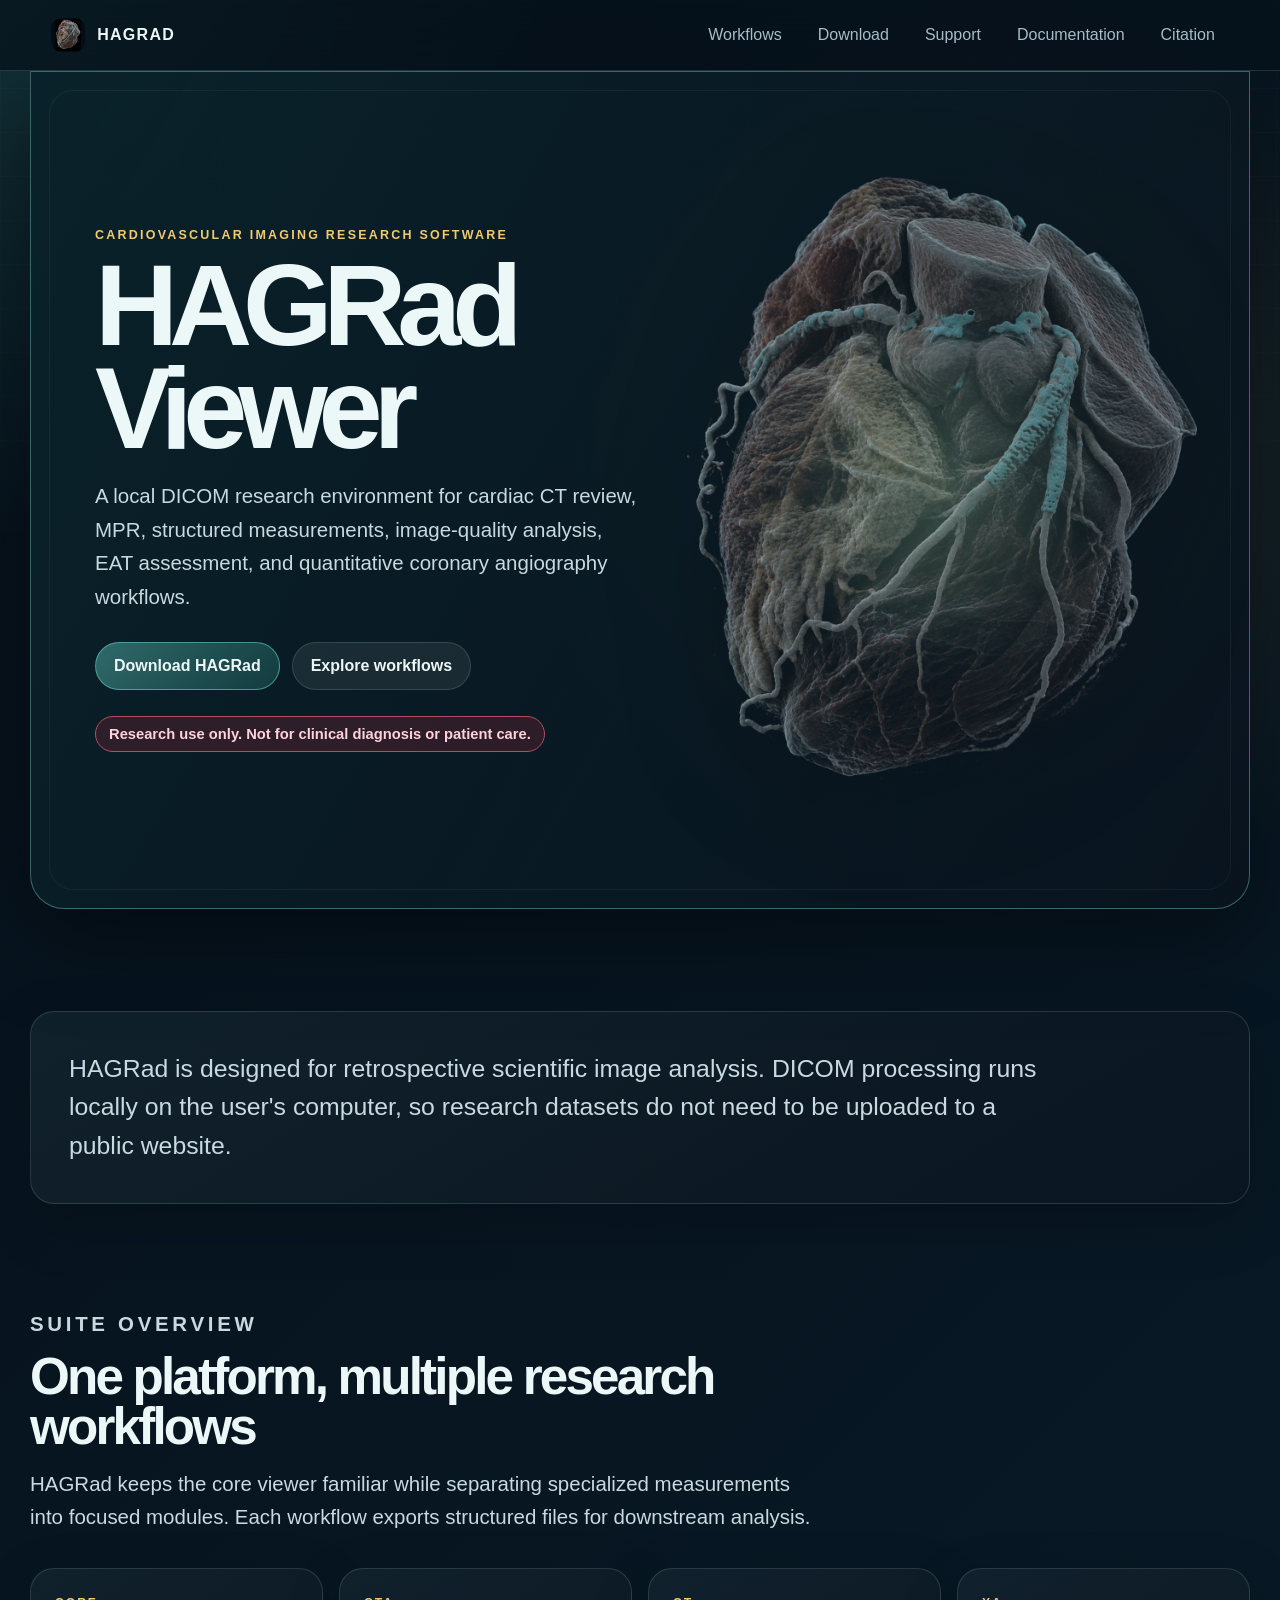
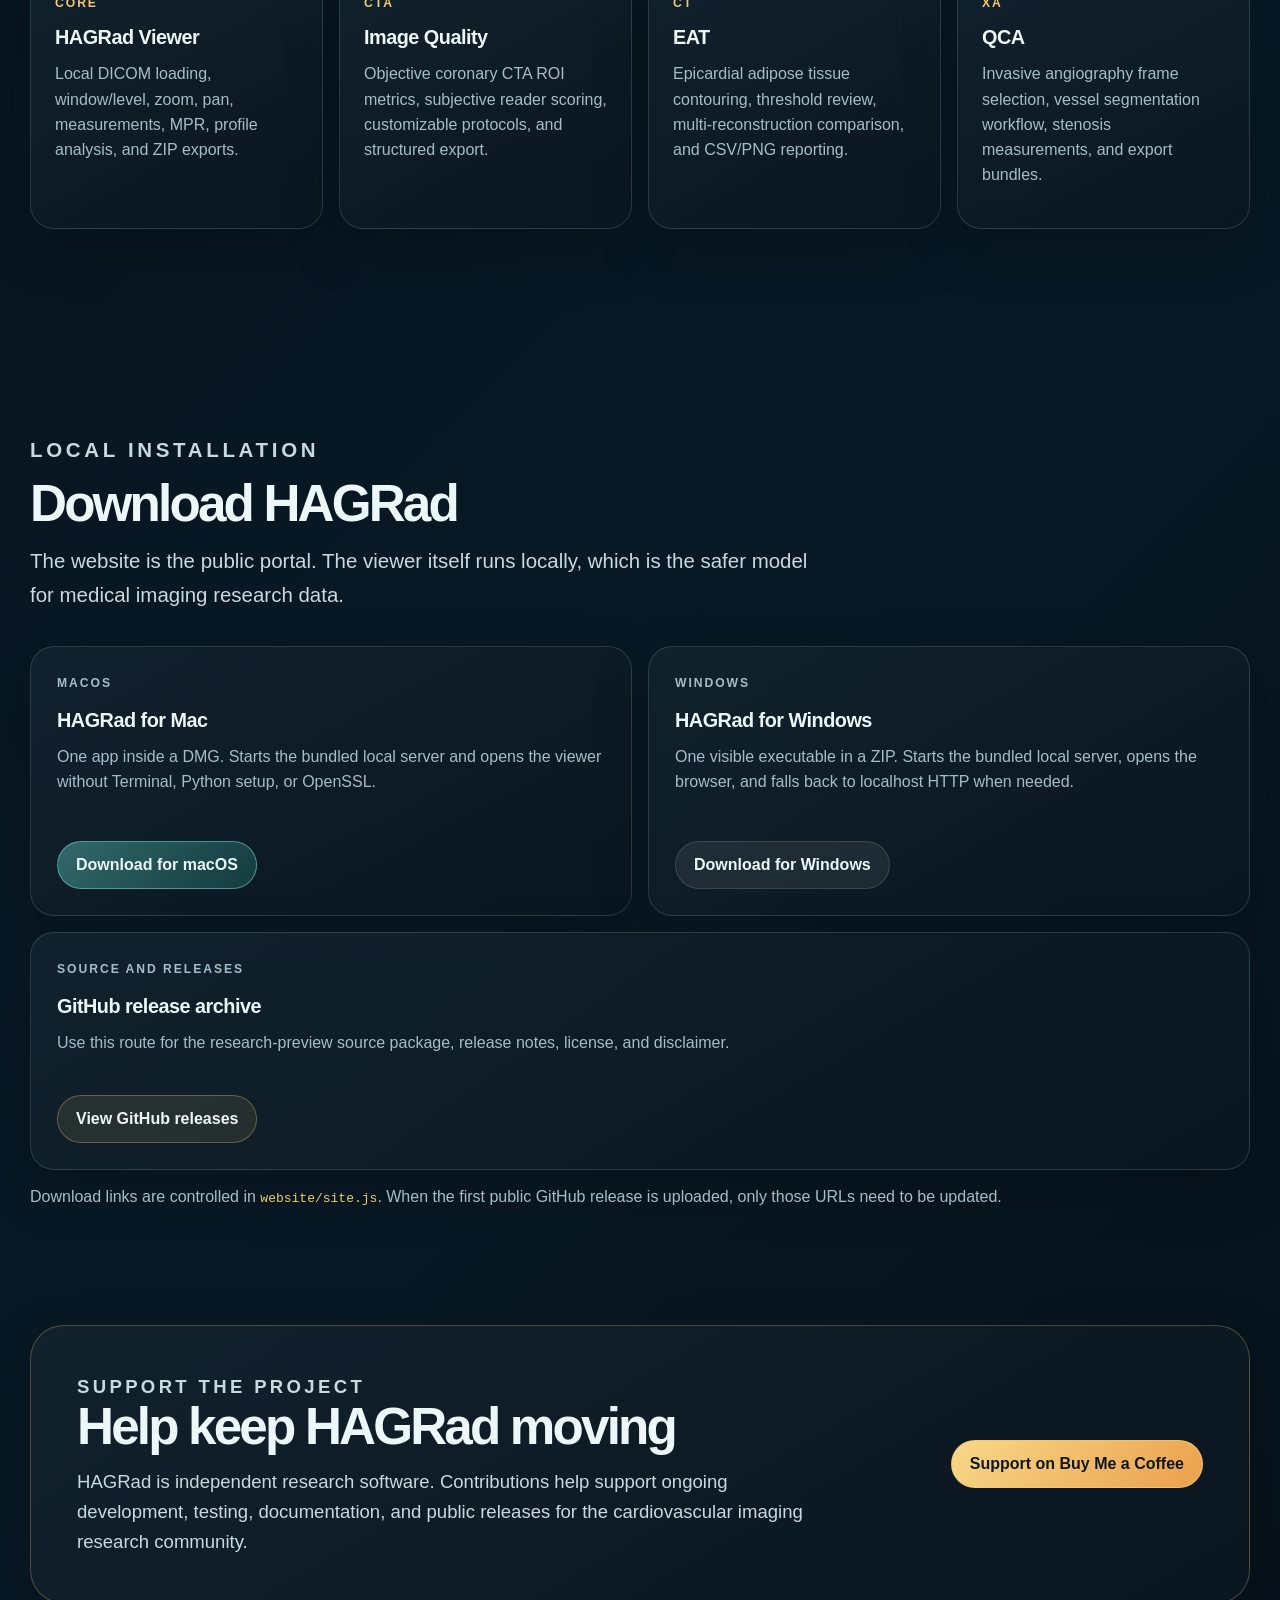
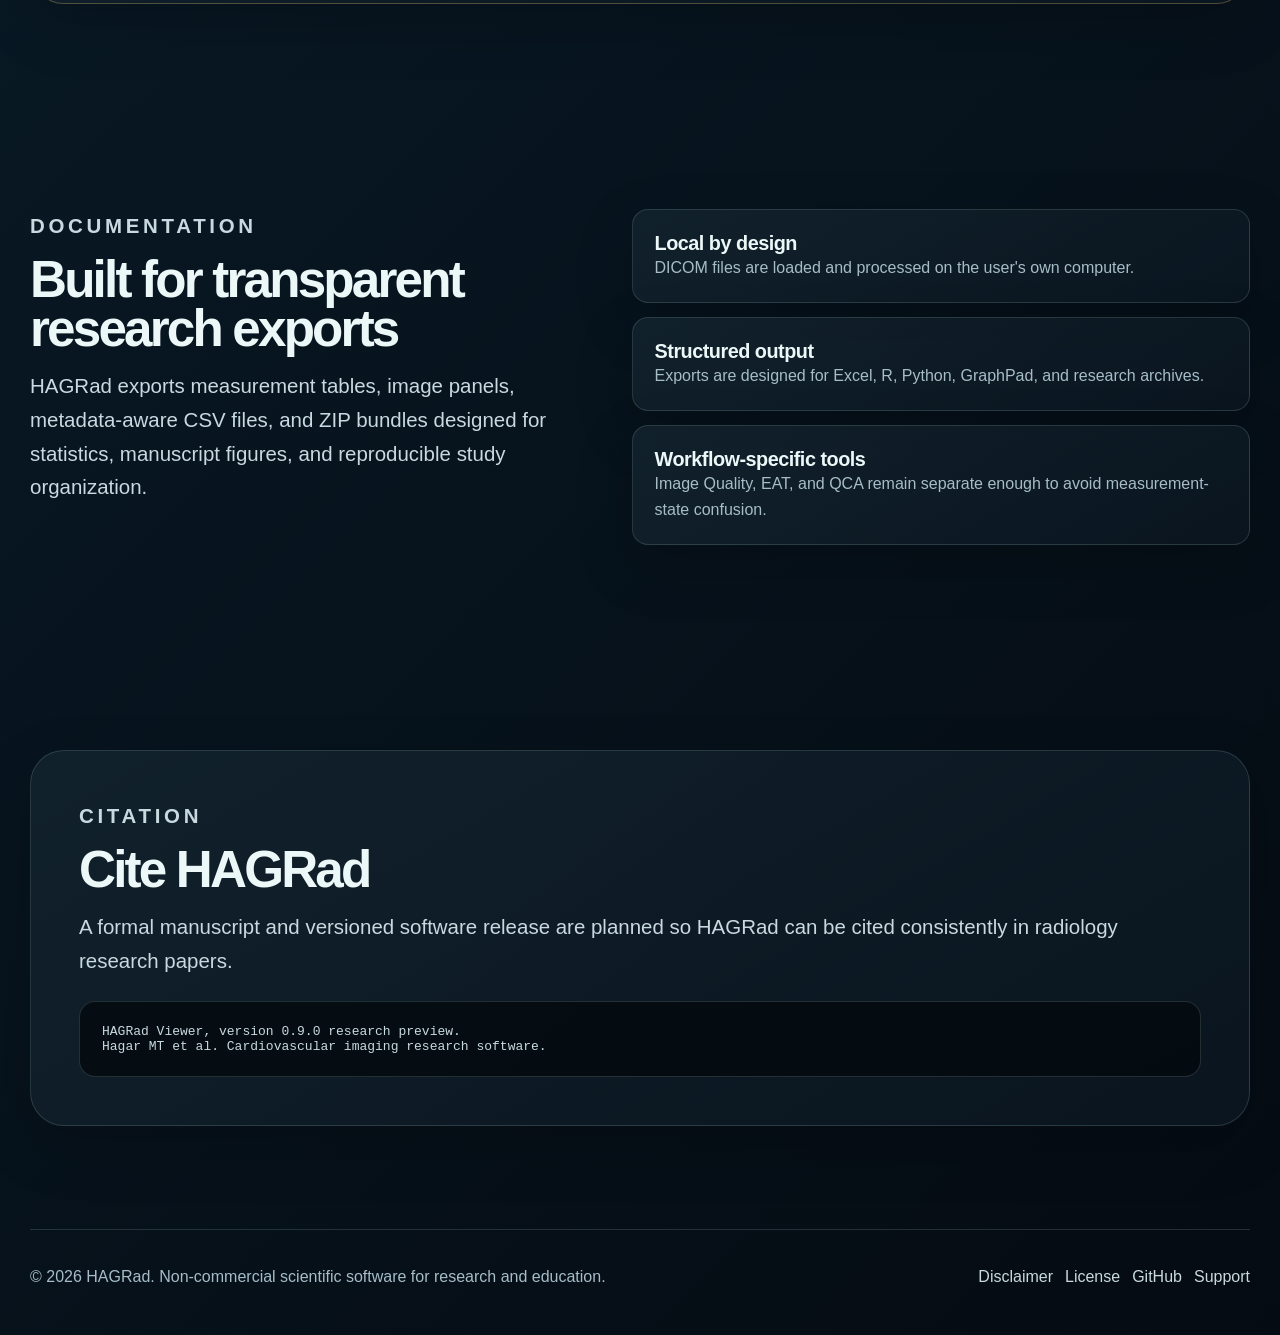
==== commit ad2bff6b: "Package HAGRad Viewer desktop apps" ====
--- a/website/index.html
+++ b/website/index.html
@@ -105,7 +105,7 @@
             <div>
               <p class="platform">macOS</p>
               <h3>HAGRad for Mac</h3>
-              <p>Recommended for Apple Silicon and Intel Macs. Includes local launcher scripts and the HAGRad suite.</p>
+              <p>One app inside a DMG. Starts the bundled local server and opens the viewer without Terminal, Python setup, or OpenSSL.</p>
             </div>
             <a class="button button-primary download-button" data-download="macos" href="#">Download for macOS</a>
           </article>
@@ -113,7 +113,7 @@
             <div>
               <p class="platform">Windows</p>
               <h3>HAGRad for Windows</h3>
-              <p>Prepared for Windows research workstations with local browser-based execution and ZIP exports.</p>
+              <p>One visible executable in a ZIP. Starts the bundled local server, opens the browser, and falls back to localhost HTTP when needed.</p>
             </div>
             <a class="button button-secondary download-button" data-download="windows" href="#">Download for Windows</a>
           </article>
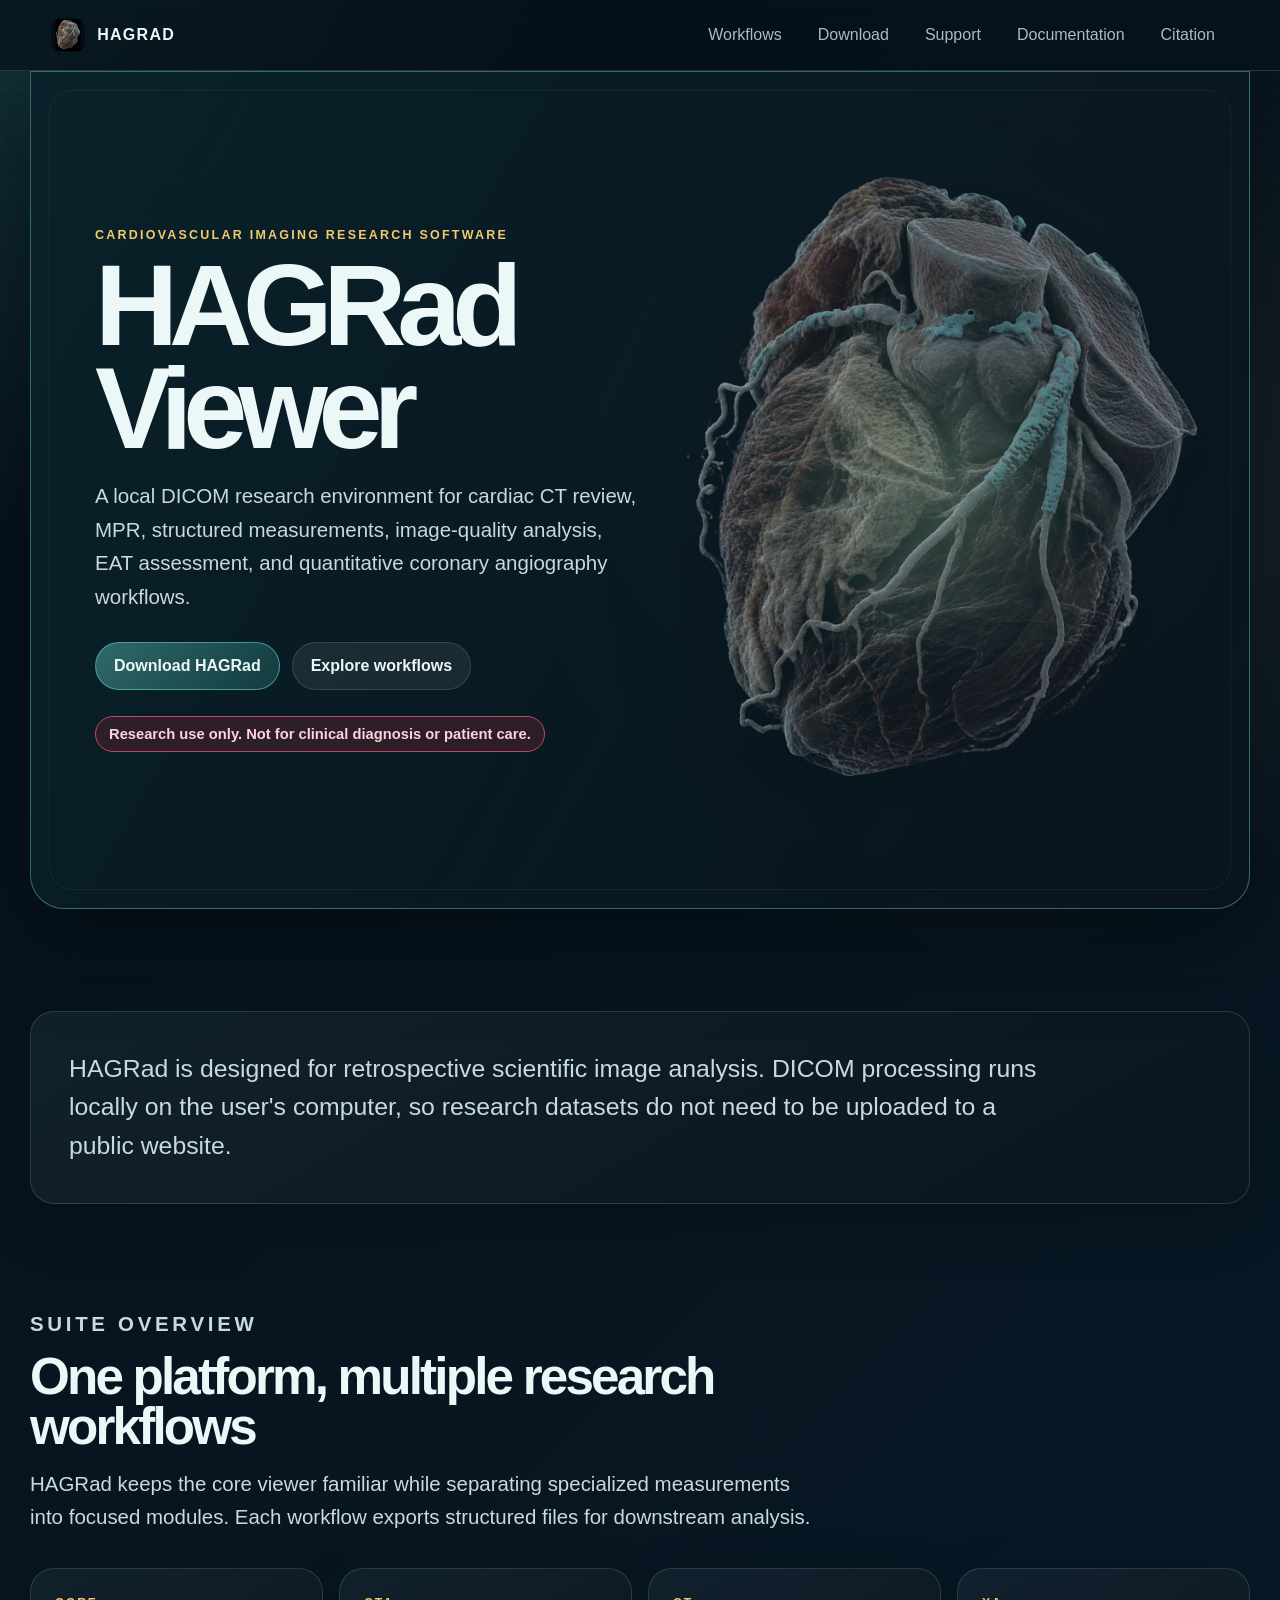
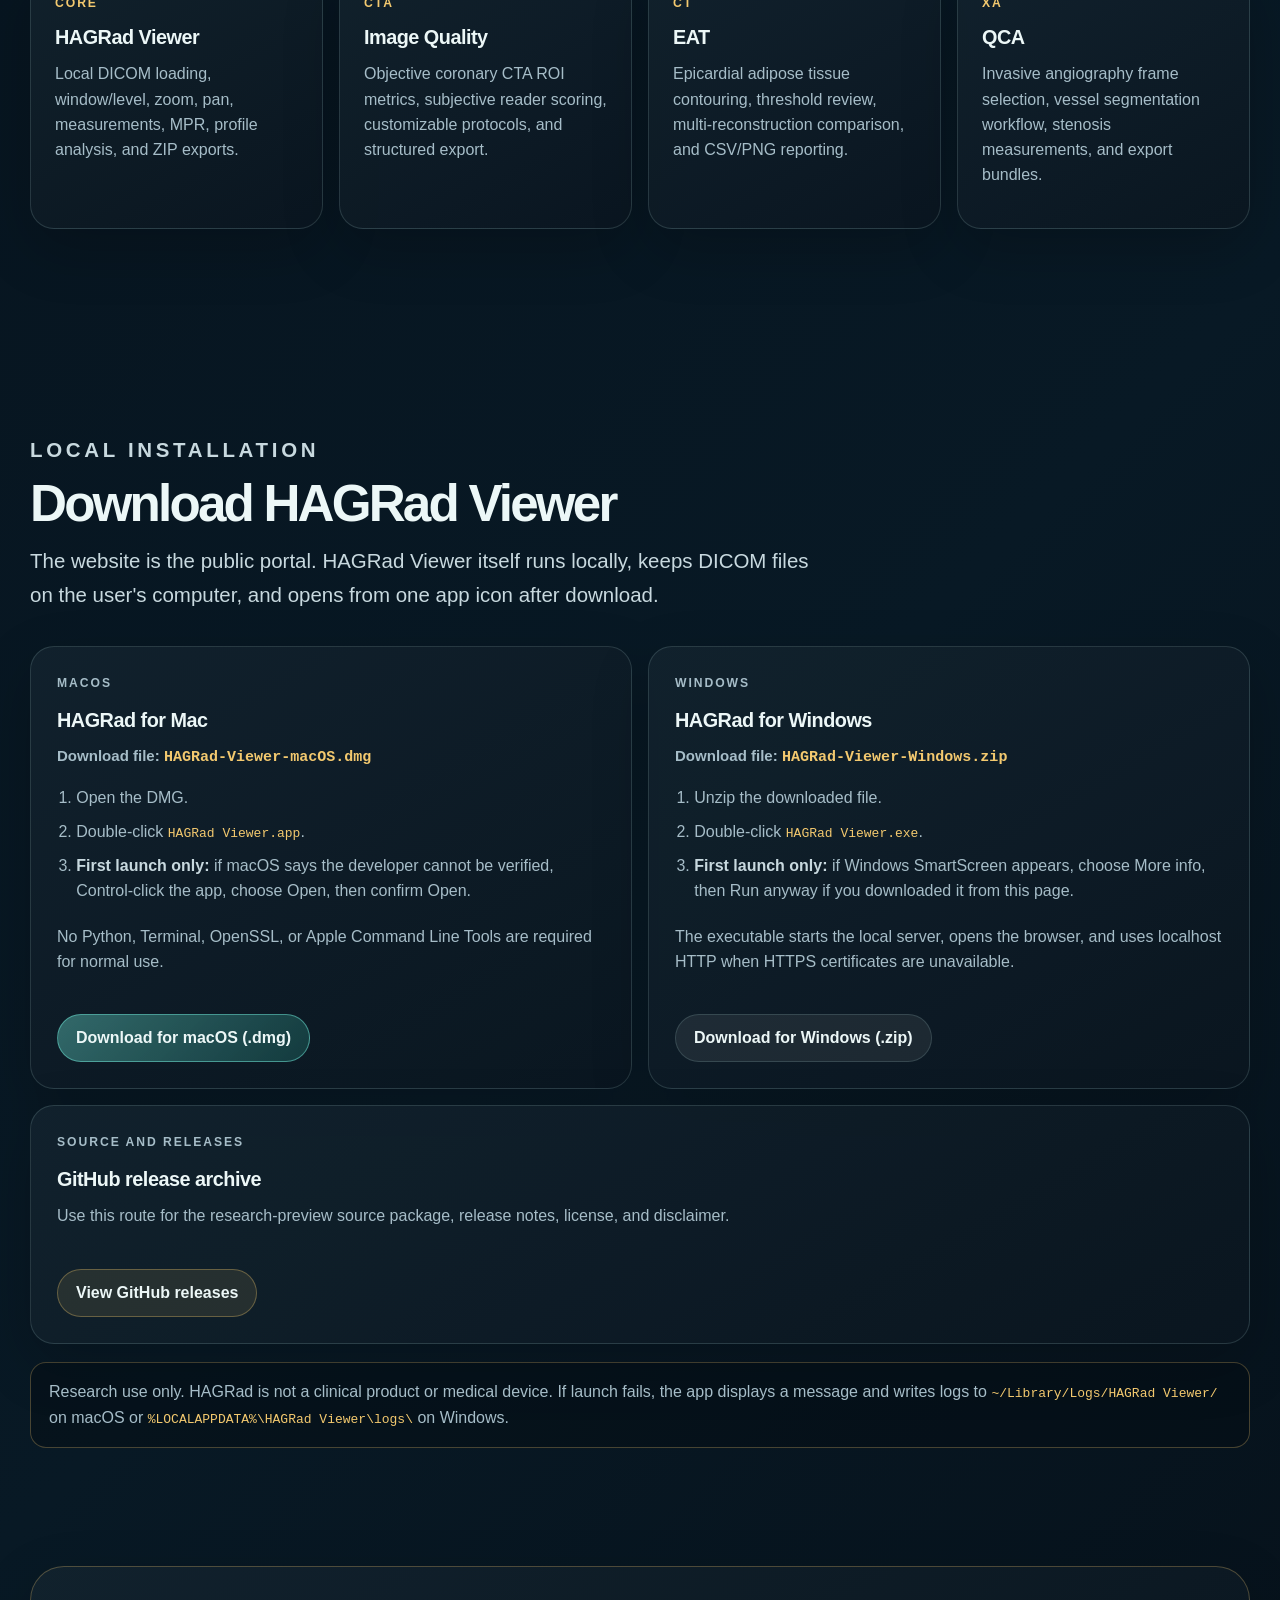
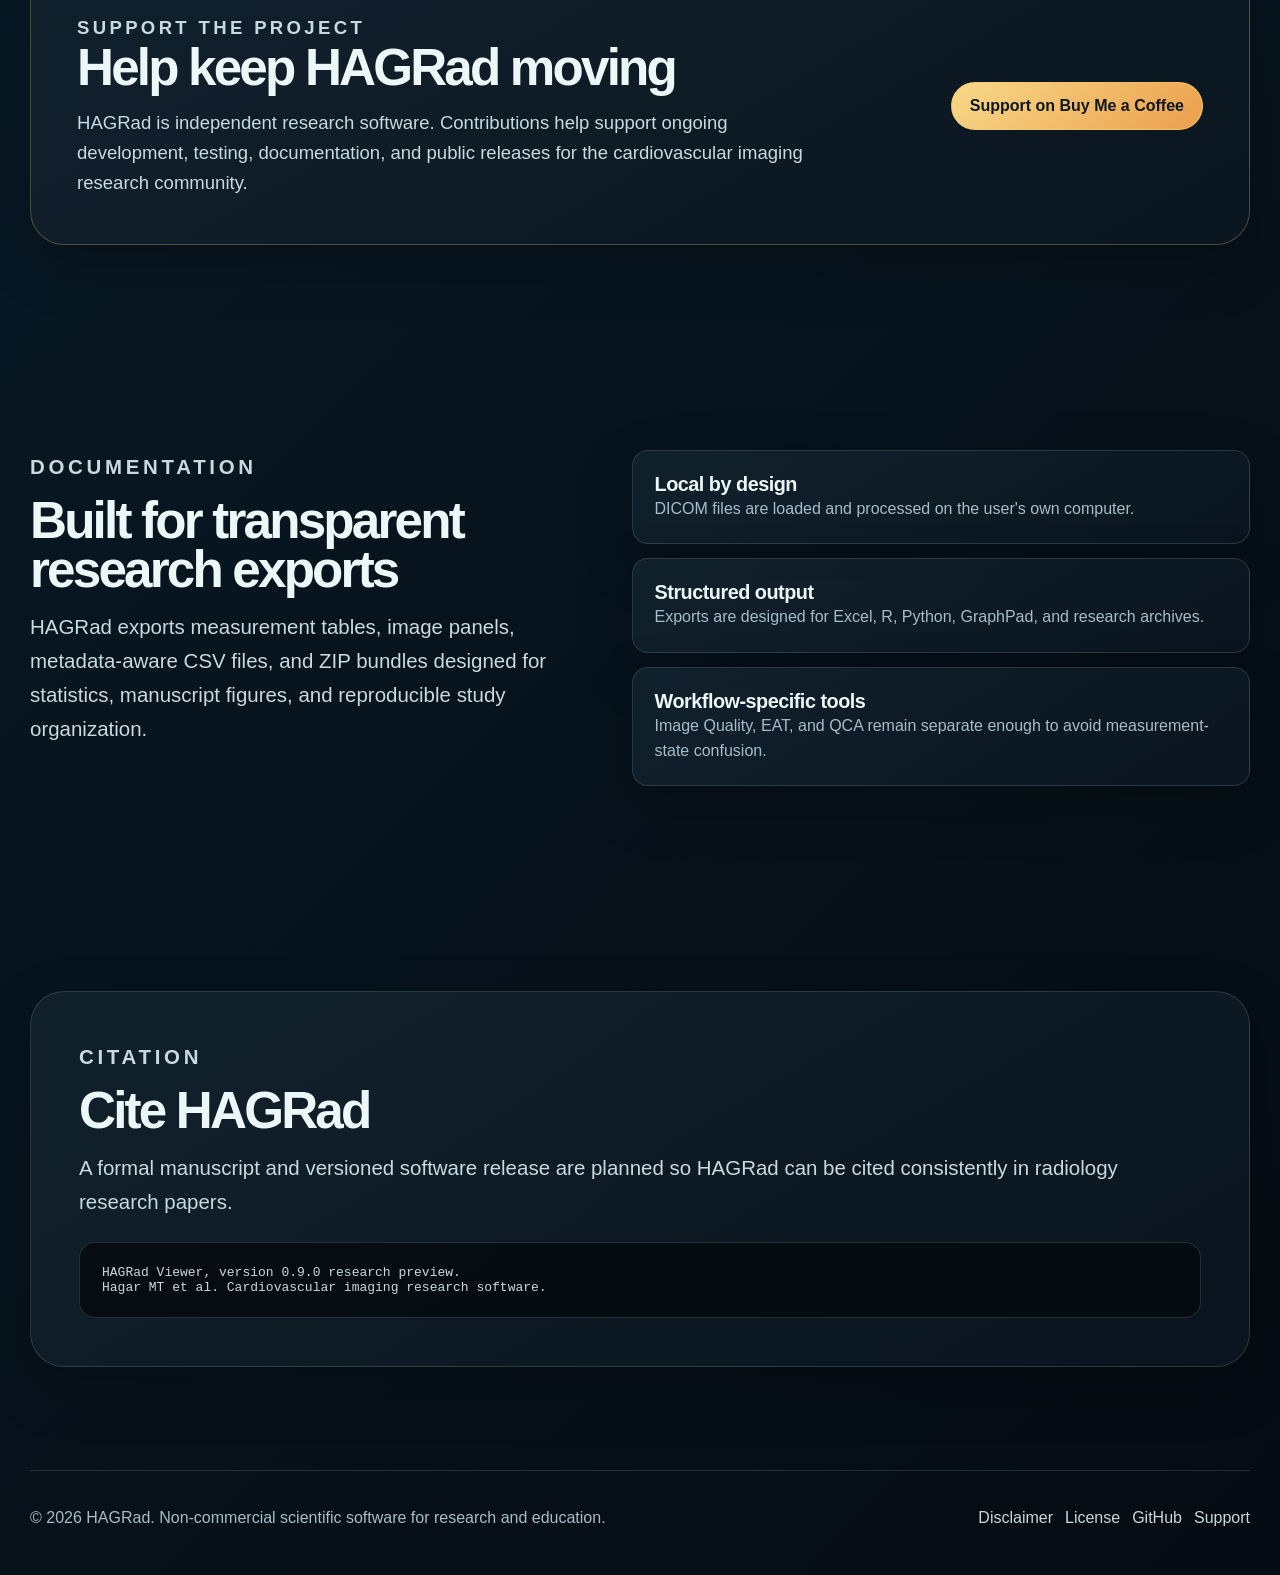
==== commit dee4402f: "Clarify HAGRad download instructions" ====
--- a/website/index.html
+++ b/website/index.html
@@ -94,10 +94,10 @@
       <section class="section download-section" id="download">
         <div class="section-heading">
           <p class="eyebrow">Local installation</p>
-          <h2>Download HAGRad</h2>
-          <p>
-            The website is the public portal. The viewer itself runs locally, which is the safer model for
-            medical imaging research data.
+          <h2>Download HAGRad Viewer</h2>
+          <p>
+            The website is the public portal. HAGRad Viewer itself runs locally, keeps DICOM files on
+            the user's computer, and opens from one app icon after download.
           </p>
         </div>
         <div class="download-grid">
@@ -105,17 +105,29 @@
             <div>
               <p class="platform">macOS</p>
               <h3>HAGRad for Mac</h3>
-              <p>One app inside a DMG. Starts the bundled local server and opens the viewer without Terminal, Python setup, or OpenSSL.</p>
+              <p class="download-file">Download file: <code>HAGRad-Viewer-macOS.dmg</code></p>
+              <ol class="download-steps">
+                <li>Open the DMG.</li>
+                <li>Double-click <code>HAGRad Viewer.app</code>.</li>
+                <li><strong>First launch only:</strong> if macOS says the developer cannot be verified, Control-click the app, choose Open, then confirm Open.</li>
+              </ol>
+              <p>No Python, Terminal, OpenSSL, or Apple Command Line Tools are required for normal use.</p>
             </div>
-            <a class="button button-primary download-button" data-download="macos" href="#">Download for macOS</a>
+            <a class="button button-primary download-button" data-download="macos" href="#">Download for macOS (.dmg)</a>
           </article>
           <article class="download-card">
             <div>
               <p class="platform">Windows</p>
               <h3>HAGRad for Windows</h3>
-              <p>One visible executable in a ZIP. Starts the bundled local server, opens the browser, and falls back to localhost HTTP when needed.</p>
+              <p class="download-file">Download file: <code>HAGRad-Viewer-Windows.zip</code></p>
+              <ol class="download-steps">
+                <li>Unzip the downloaded file.</li>
+                <li>Double-click <code>HAGRad Viewer.exe</code>.</li>
+                <li><strong>First launch only:</strong> if Windows SmartScreen appears, choose More info, then Run anyway if you downloaded it from this page.</li>
+              </ol>
+              <p>The executable starts the local server, opens the browser, and uses localhost HTTP when HTTPS certificates are unavailable.</p>
             </div>
-            <a class="button button-secondary download-button" data-download="windows" href="#">Download for Windows</a>
+            <a class="button button-secondary download-button" data-download="windows" href="#">Download for Windows (.zip)</a>
           </article>
           <article class="download-card download-card-wide">
             <div>
@@ -129,8 +141,9 @@
           </article>
         </div>
         <p class="download-note">
-          Download links are controlled in <code>website/site.js</code>. When the first public GitHub release is uploaded,
-          only those URLs need to be updated.
+          Research use only. HAGRad is not a clinical product or medical device. If launch fails, the
+          app displays a message and writes logs to <code>~/Library/Logs/HAGRad Viewer/</code> on macOS
+          or <code>%LOCALAPPDATA%\HAGRad Viewer\logs\</code> on Windows.
         </p>
       </section>
 
--- a/website/styles.css
+++ b/website/styles.css
@@ -380,7 +380,7 @@
   display: flex;
   flex-direction: column;
   justify-content: space-between;
-  min-height: 270px;
+  min-height: 360px;
   padding: 26px;
 }
 
@@ -394,9 +394,38 @@
   margin-top: 24px;
 }
 
+.download-file {
+  color: var(--muted-strong);
+  font-size: 0.94rem;
+  font-weight: 850;
+}
+
+.download-steps {
+  display: grid;
+  gap: 9px;
+  margin: 16px 0 20px;
+  padding-left: 1.2rem;
+  color: var(--muted);
+  line-height: 1.56;
+}
+
+.download-steps strong {
+  color: var(--muted-strong);
+}
+
+.download-card code,
+.download-note code {
+  color: var(--gold);
+}
+
 .download-note {
   margin-top: 18px;
+  padding: 16px 18px;
   color: var(--muted);
+  line-height: 1.62;
+  background: rgba(5, 13, 20, 0.48);
+  border: 1px solid rgba(243, 201, 111, 0.28);
+  border-radius: var(--radius-md);
 }
 
 .support-section {
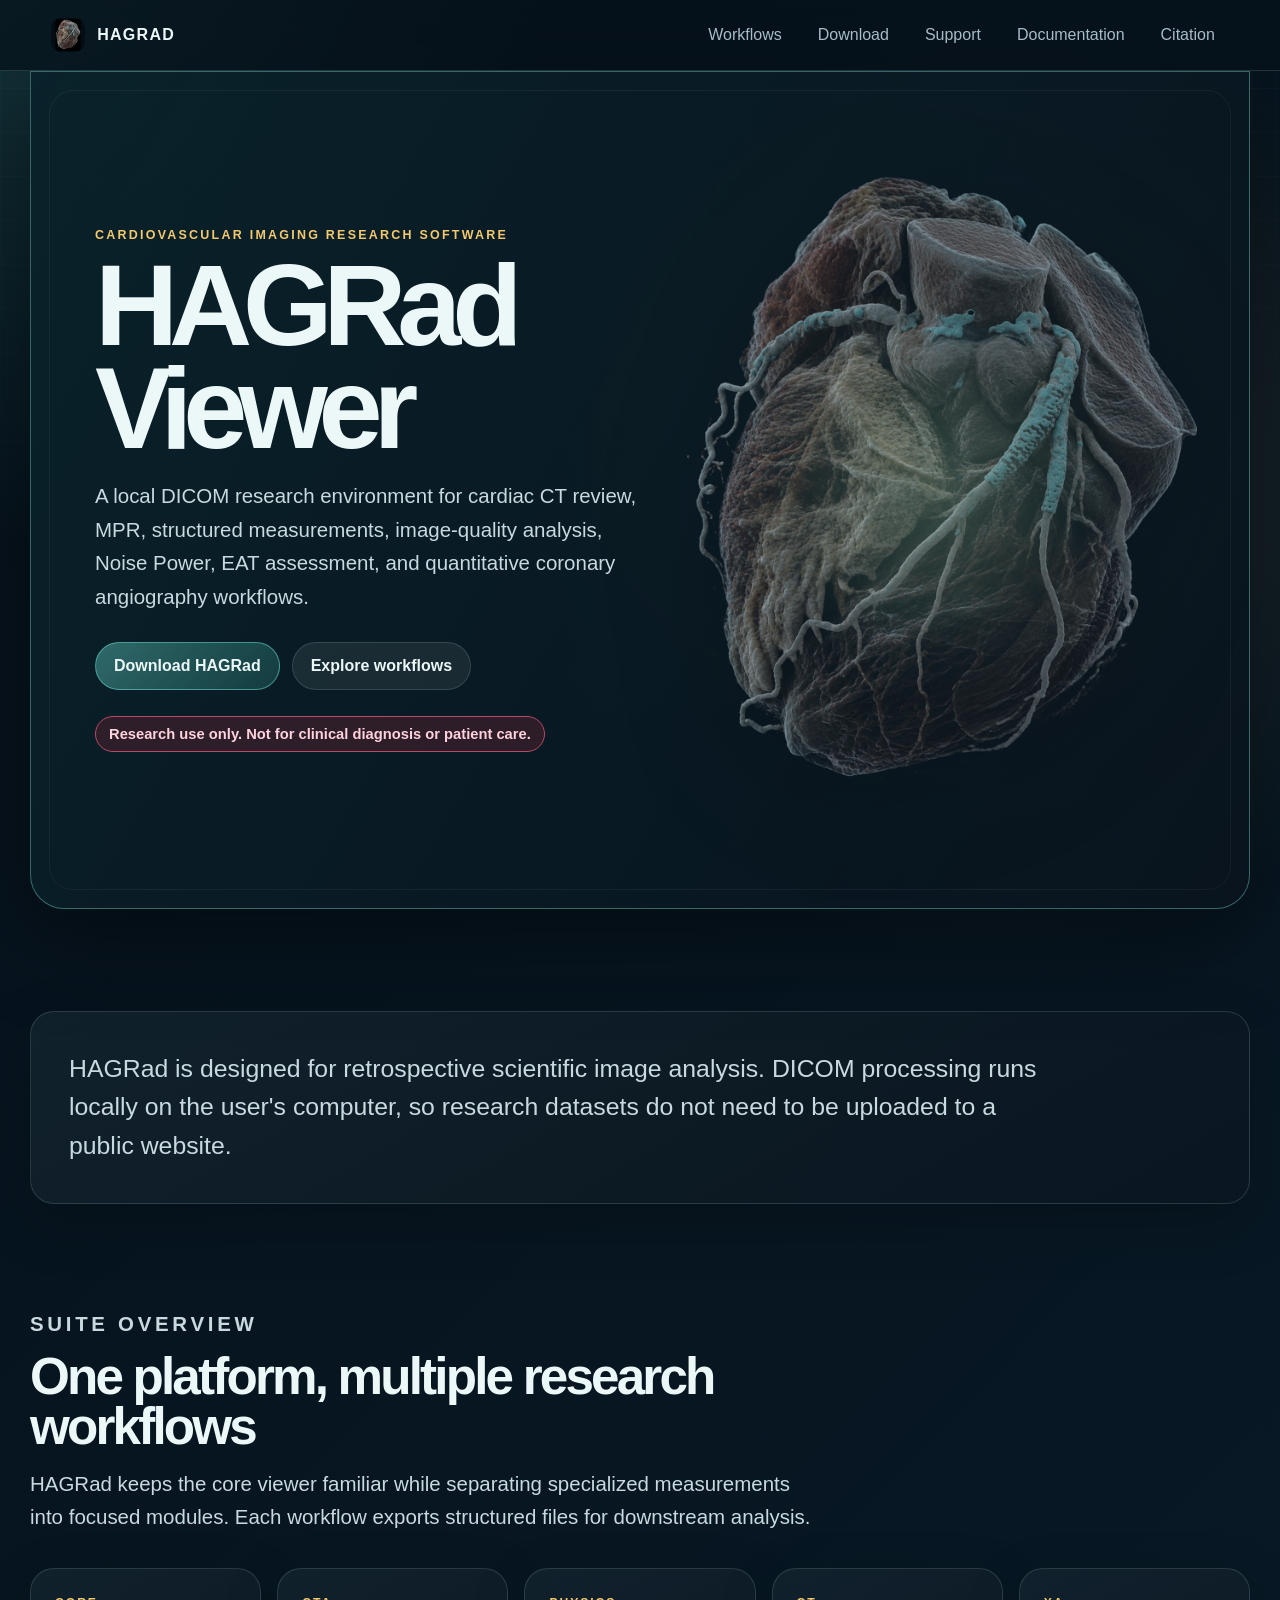
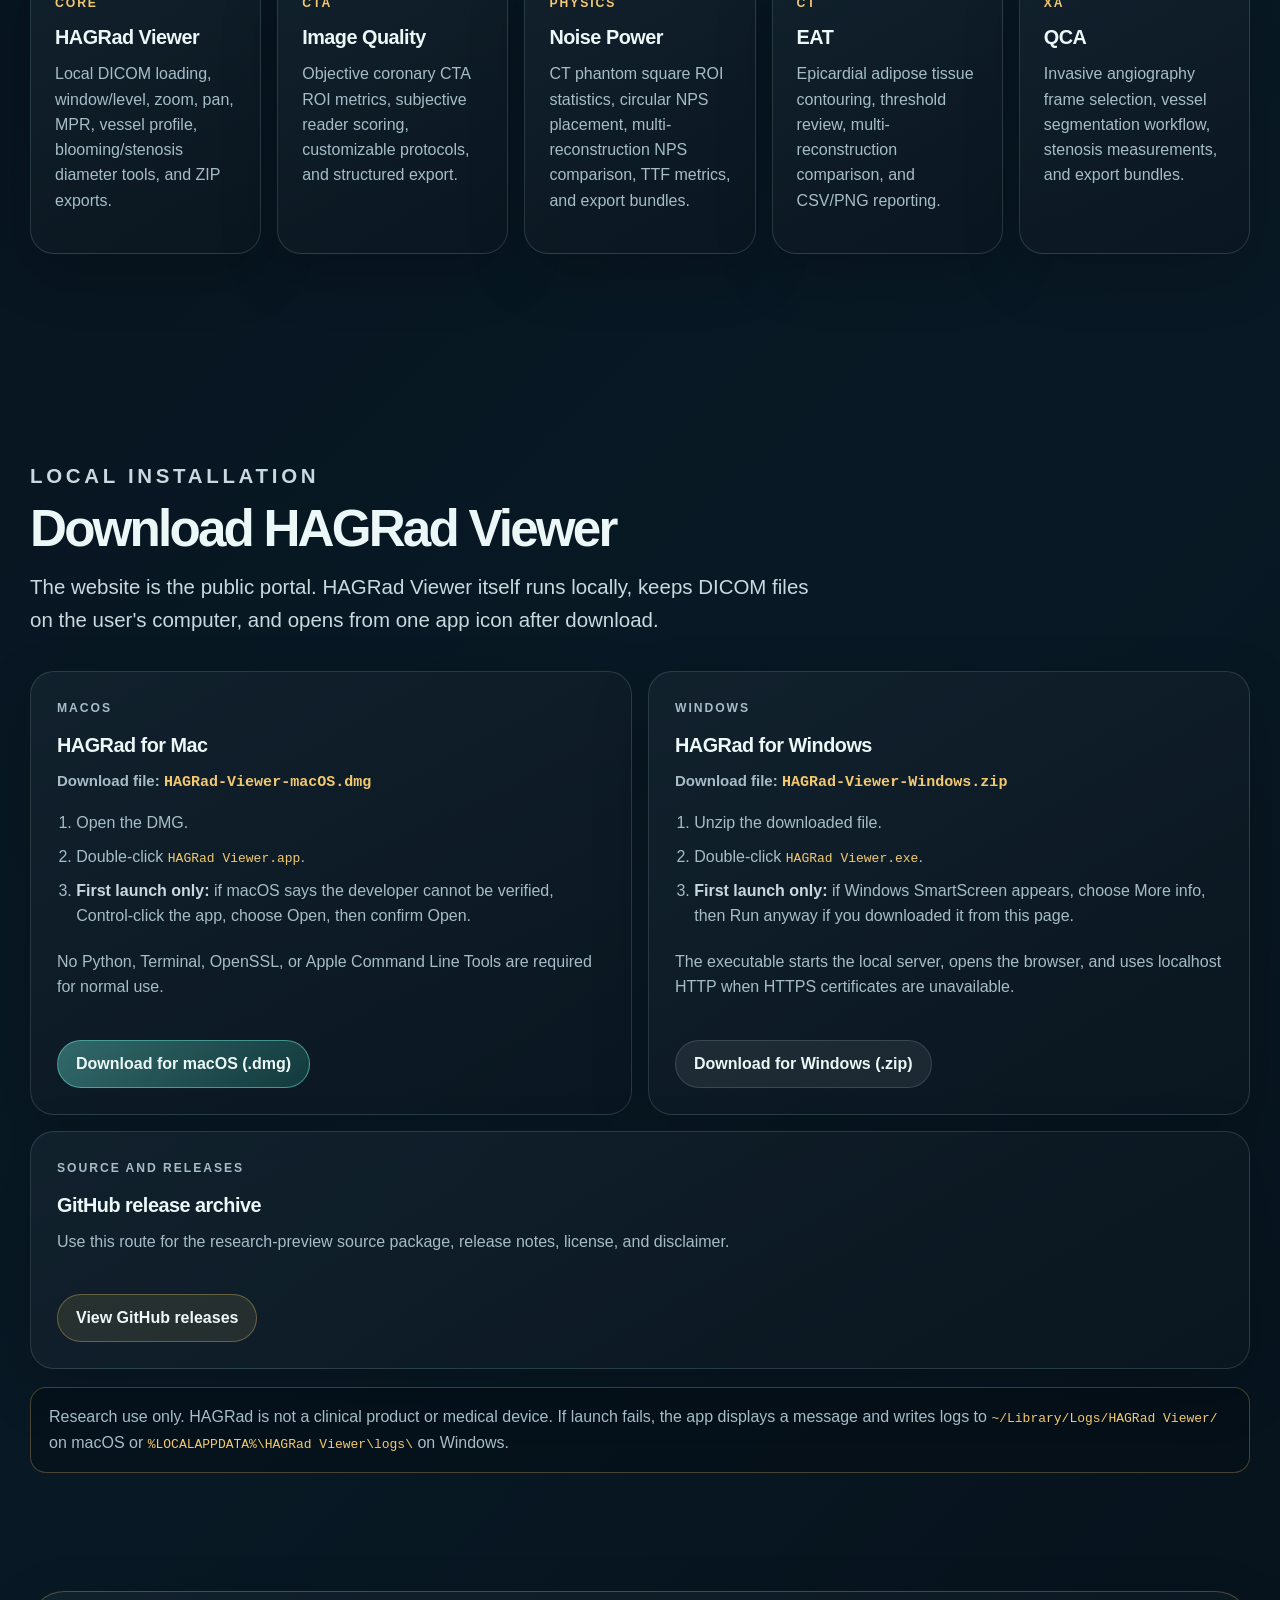
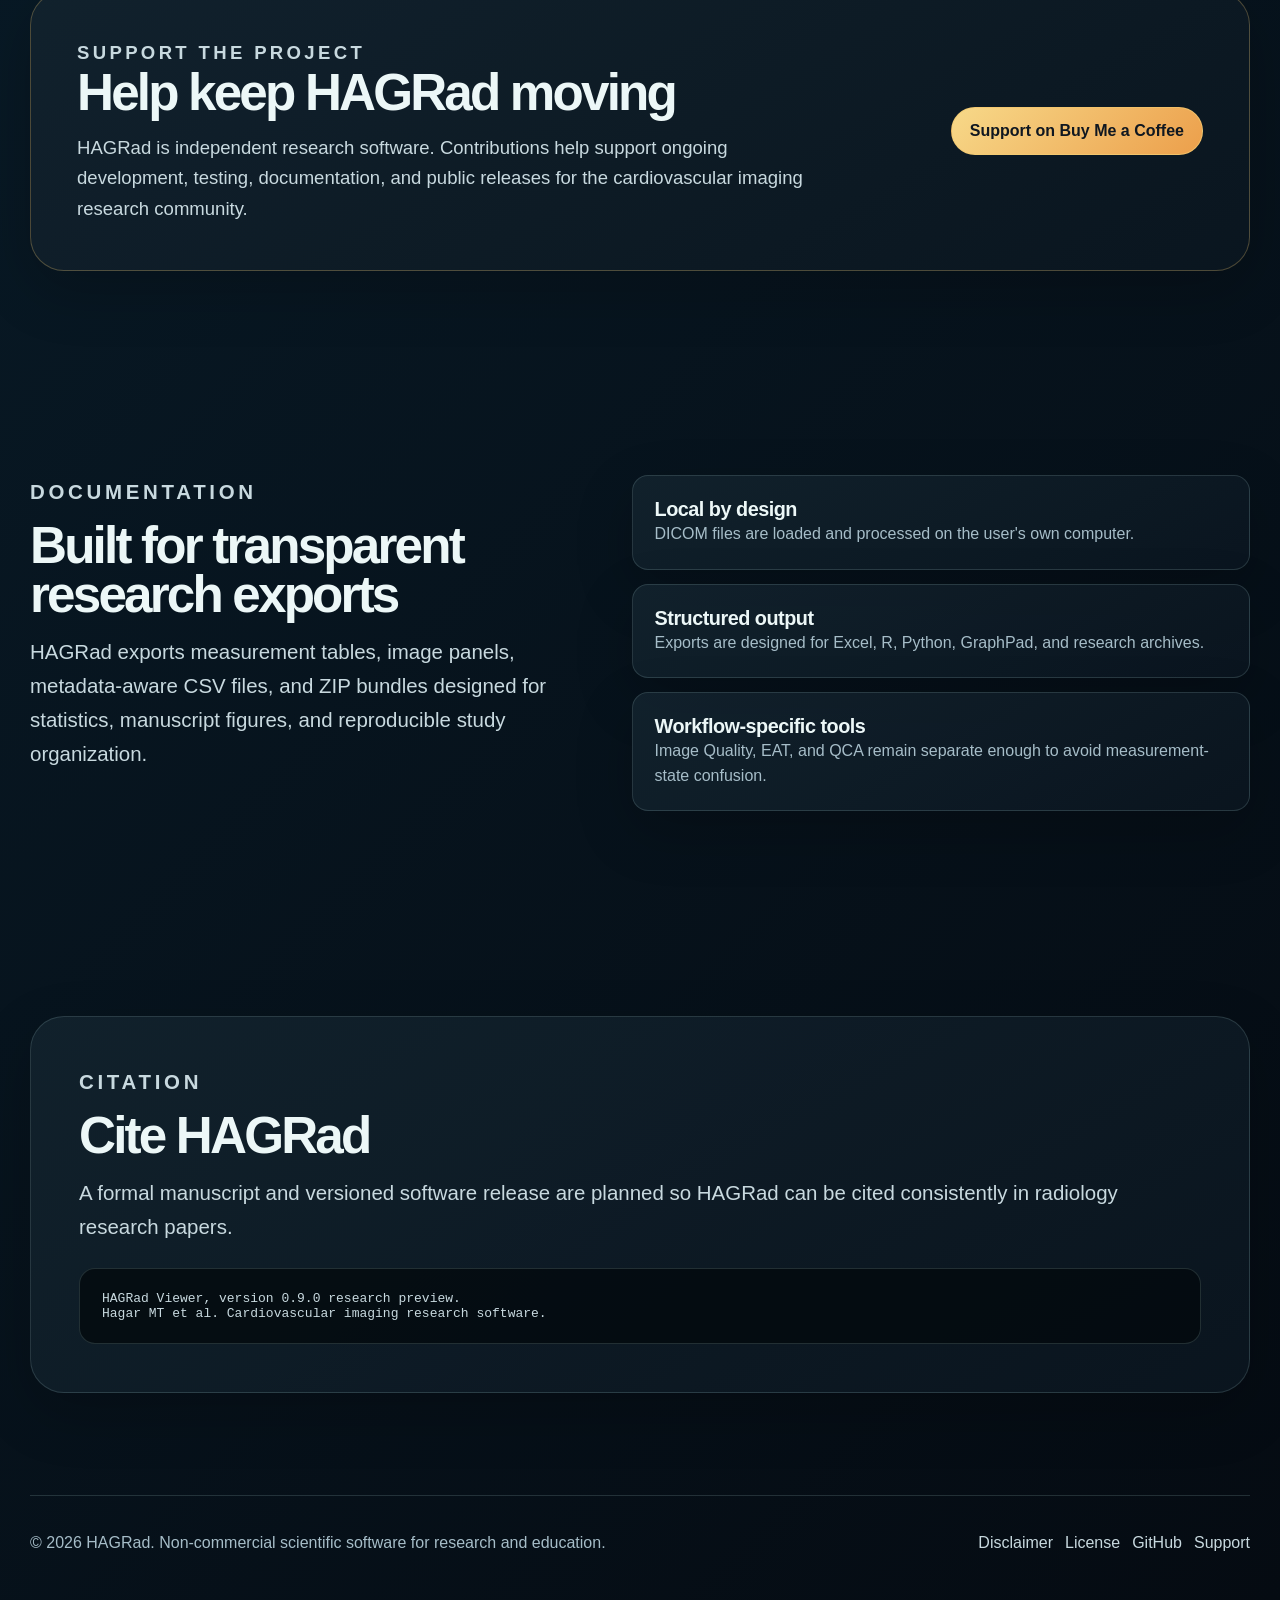
==== commit 36342465: "Add Noise Power workflow to release" ====
--- a/website/index.html
+++ b/website/index.html
@@ -5,7 +5,7 @@
     <meta name="viewport" content="width=device-width, initial-scale=1" />
     <meta
       name="description"
-      content="HAGRad is a local research-use cardiovascular imaging platform for DICOM review, cardiac CT measurements, image-quality workflows, EAT analysis, and QCA prototyping."
+      content="HAGRad is a local research-use cardiovascular imaging platform for DICOM review, cardiac CT measurements, image-quality workflows, Noise Power, EAT analysis, and QCA prototyping."
     />
     <meta name="theme-color" content="#071724" />
     <title>HAGRad Viewer | Cardiovascular Imaging Research Platform</title>
@@ -36,7 +36,7 @@
           <h1>HAGRad Viewer</h1>
           <p class="hero-lede">
             A local DICOM research environment for cardiac CT review, MPR, structured measurements,
-            image-quality analysis, EAT assessment, and quantitative coronary angiography workflows.
+            image-quality analysis, Noise Power, EAT assessment, and quantitative coronary angiography workflows.
           </p>
           <div class="hero-actions" aria-label="Primary download actions">
             <a class="button button-primary" href="#download">Download HAGRad</a>
@@ -71,12 +71,17 @@
           <article class="workflow-card">
             <span class="workflow-tag">Core</span>
             <h3>HAGRad Viewer</h3>
-            <p>Local DICOM loading, window/level, zoom, pan, measurements, MPR, profile analysis, and ZIP exports.</p>
+            <p>Local DICOM loading, window/level, zoom, pan, MPR, vessel profile, blooming/stenosis diameter tools, and ZIP exports.</p>
           </article>
           <article class="workflow-card">
             <span class="workflow-tag">CTA</span>
             <h3>Image Quality</h3>
             <p>Objective coronary CTA ROI metrics, subjective reader scoring, customizable protocols, and structured export.</p>
+          </article>
+          <article class="workflow-card">
+            <span class="workflow-tag">Physics</span>
+            <h3>Noise Power</h3>
+            <p>CT phantom square ROI statistics, circular NPS placement, multi-reconstruction NPS comparison, TTF metrics, and export bundles.</p>
           </article>
           <article class="workflow-card">
             <span class="workflow-tag">CT</span>
--- a/website/styles.css
+++ b/website/styles.css
@@ -335,7 +335,7 @@
 .workflow-grid,
 .download-grid {
   display: grid;
-  grid-template-columns: repeat(4, minmax(0, 1fr));
+  grid-template-columns: repeat(auto-fit, minmax(210px, 1fr));
   gap: 16px;
 }
 
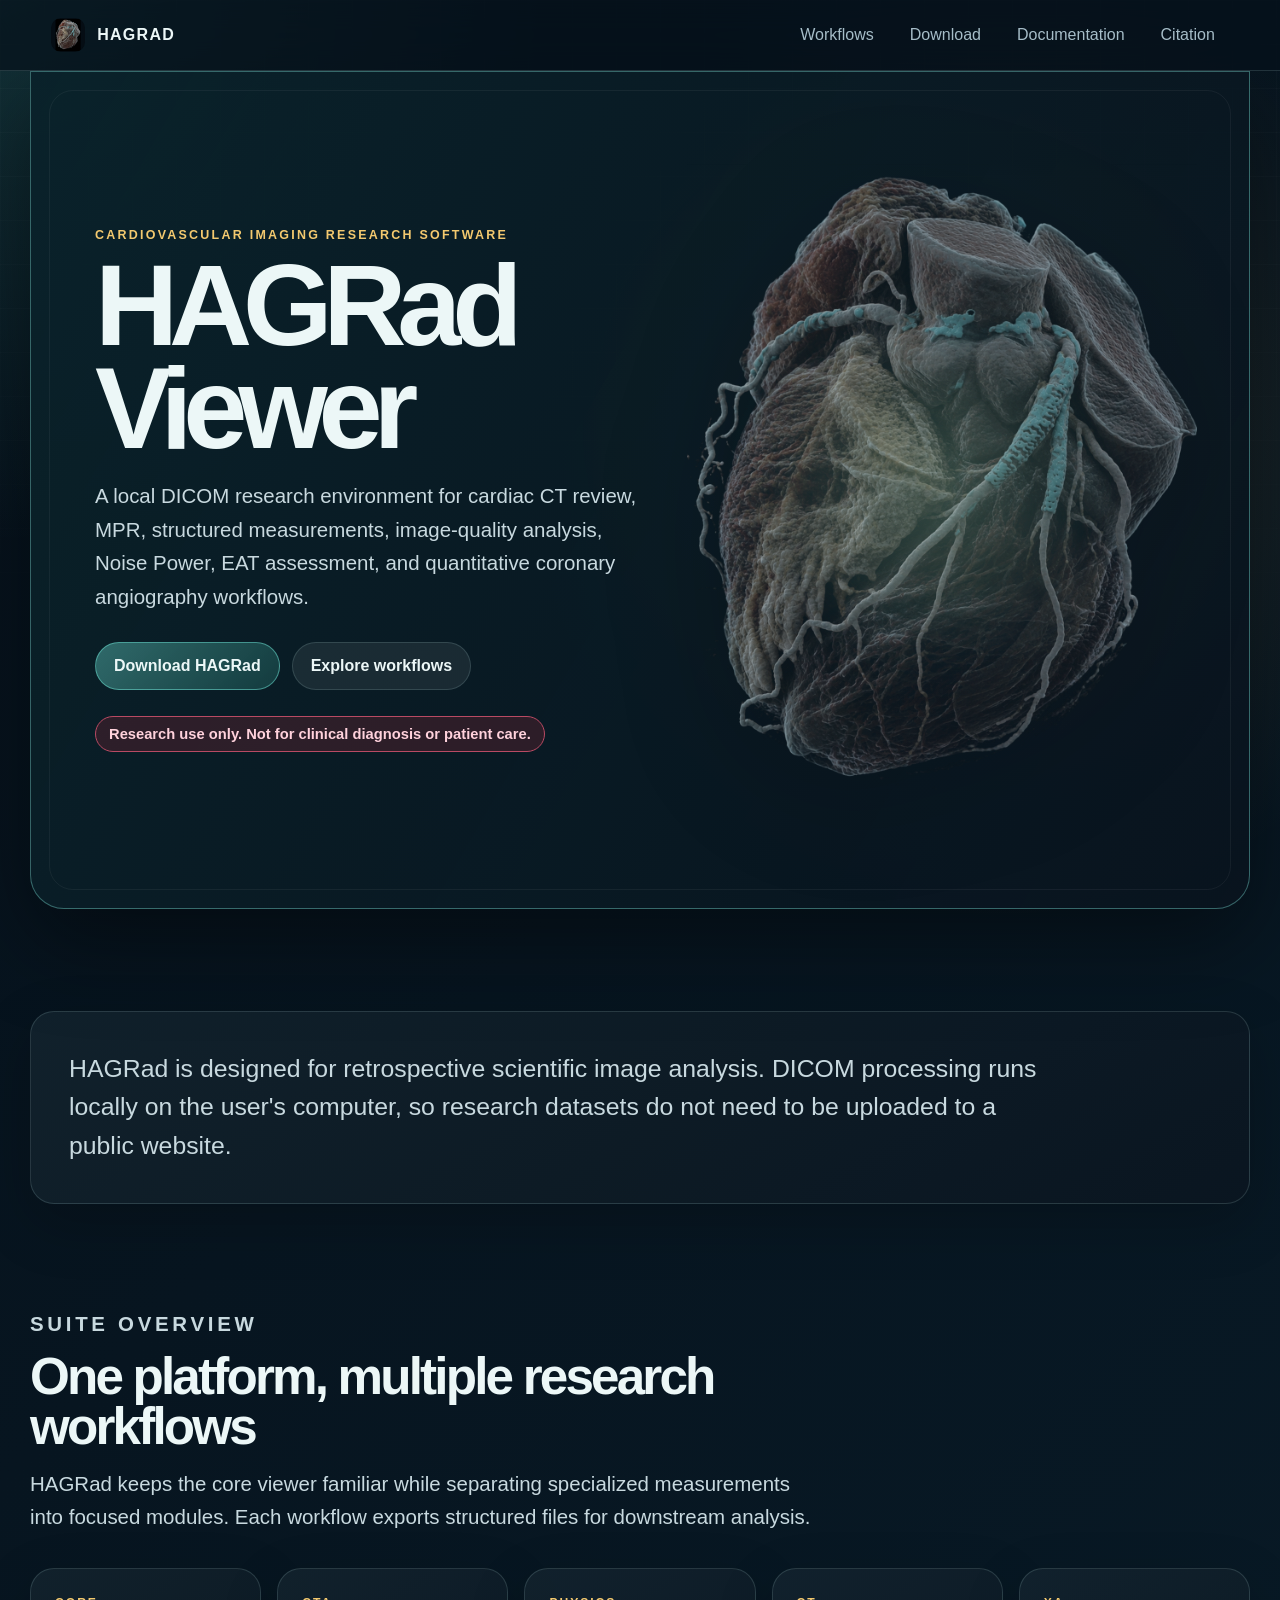
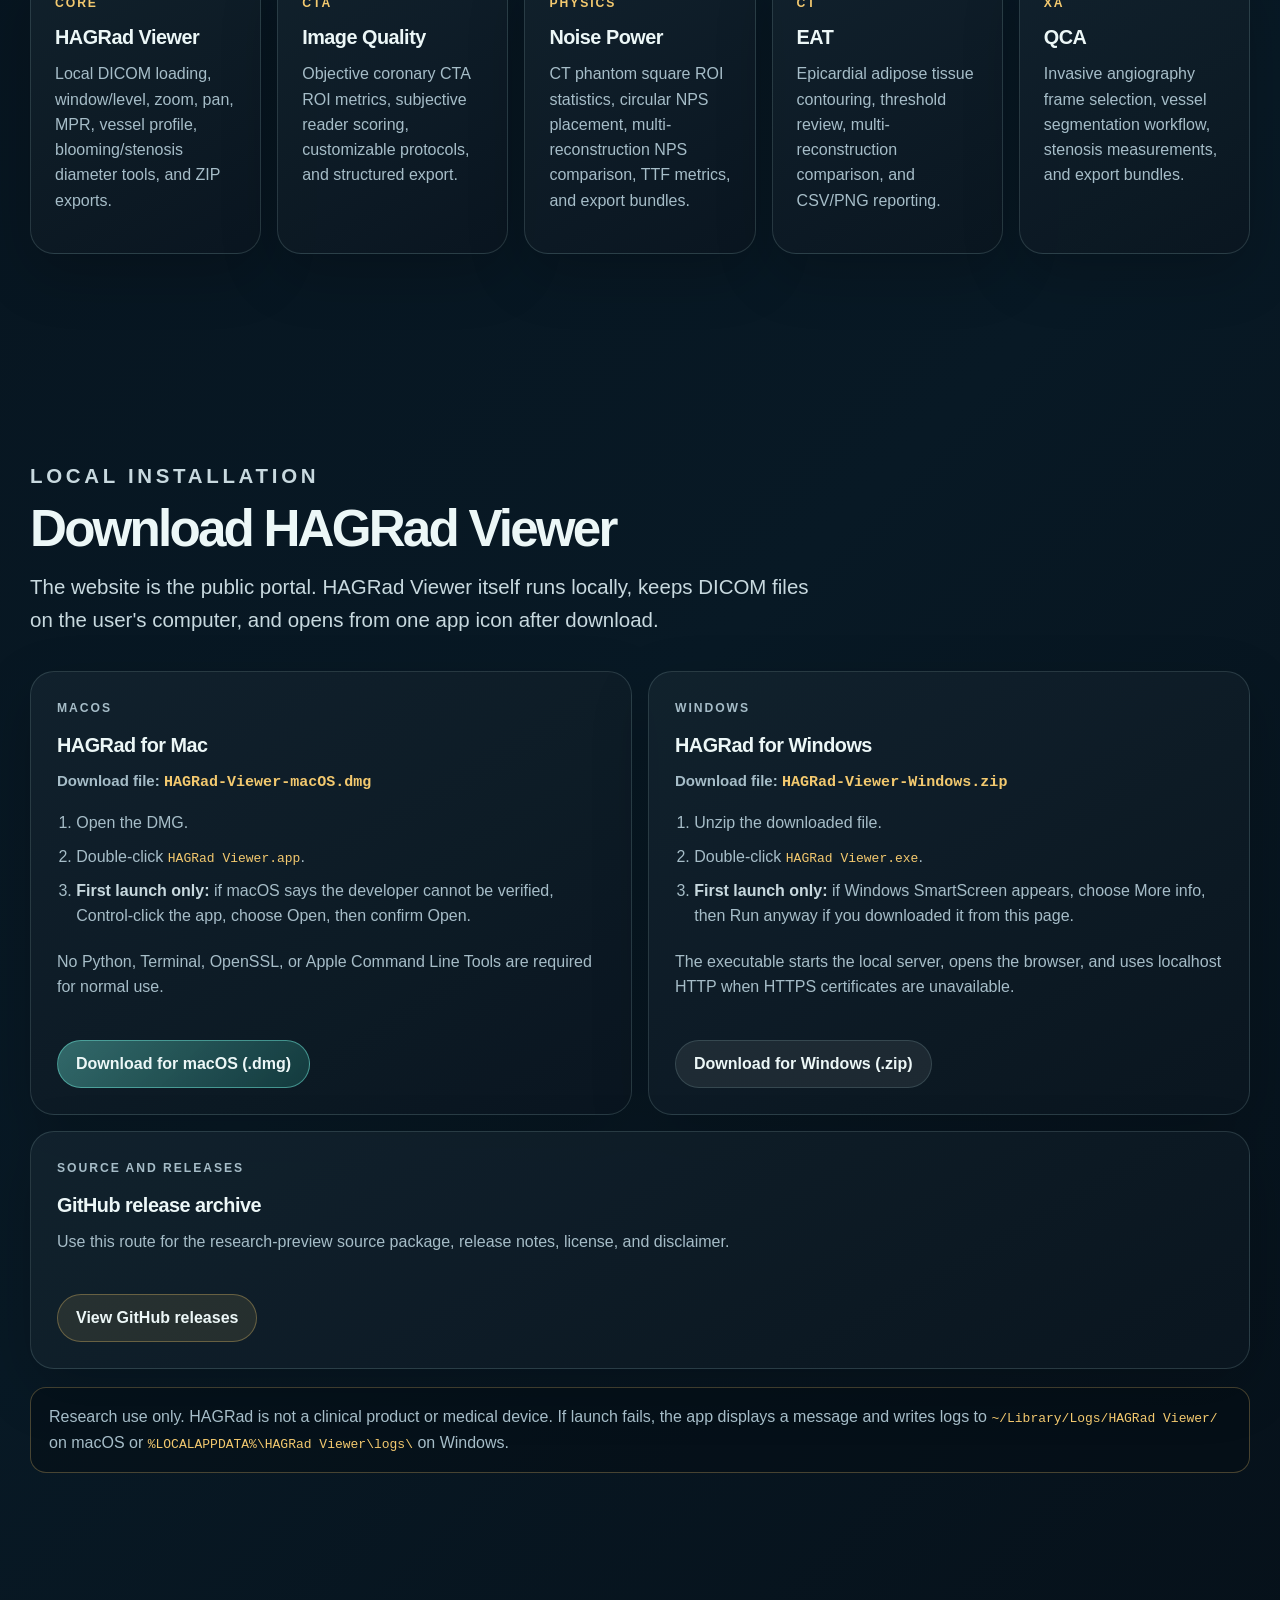
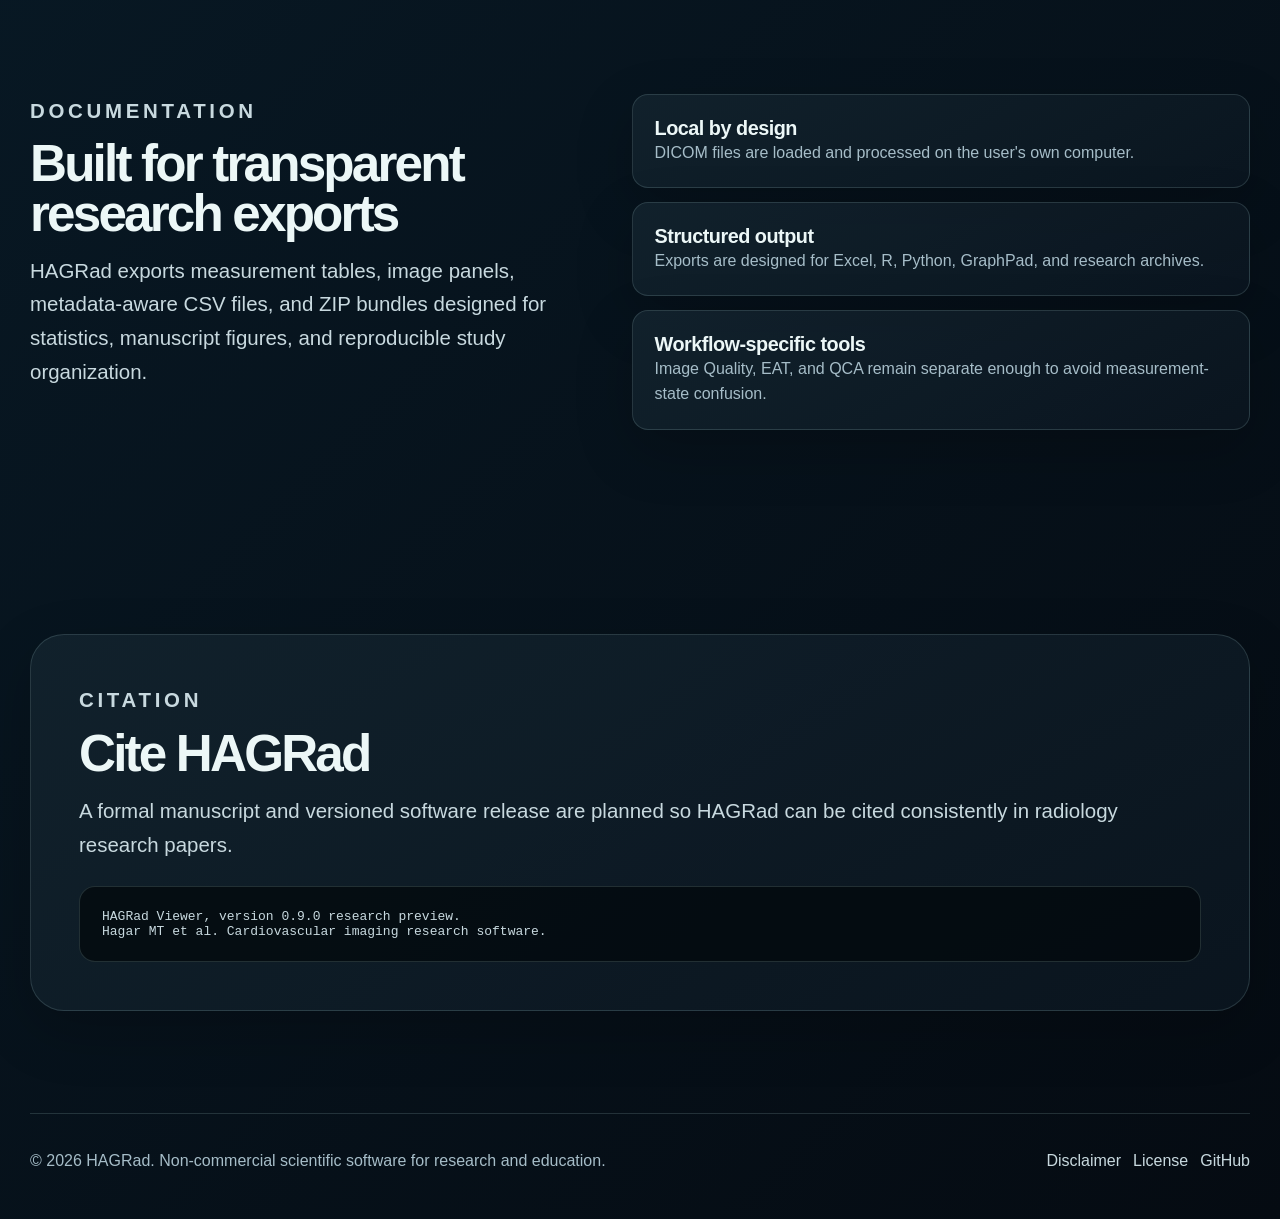
==== commit 79351350: "Remove public donation calls to action" ====
--- a/website/index.html
+++ b/website/index.html
@@ -22,7 +22,6 @@
         <div class="nav-links">
           <a href="#workflows">Workflows</a>
           <a href="#download">Download</a>
-          <a href="#support">Support</a>
           <a href="#docs">Documentation</a>
           <a href="#citation">Citation</a>
         </div>
@@ -152,22 +151,6 @@
         </p>
       </section>
 
-      <section class="section support-section" id="support">
-        <div class="support-card">
-          <div>
-            <p class="eyebrow">Support the project</p>
-            <h2>Help keep HAGRad moving</h2>
-            <p>
-              HAGRad is independent research software. Contributions help support ongoing development,
-              testing, documentation, and public releases for the cardiovascular imaging research community.
-            </p>
-          </div>
-          <a class="button button-support" href="https://buymeacoffee.com/hagrad" rel="noopener noreferrer" target="_blank">
-            Support on Buy Me a Coffee
-          </a>
-        </div>
-      </section>
-
       <section class="section split-section" id="docs">
         <div>
           <p class="eyebrow">Documentation</p>
@@ -213,7 +196,6 @@
         <a href="../DISCLAIMER.md">Disclaimer</a>
         <a href="../LICENSE.md">License</a>
         <a href="https://github.com/mt-hagar">GitHub</a>
-        <a href="https://buymeacoffee.com/hagrad" rel="noopener noreferrer" target="_blank">Support</a>
       </div>
     </footer>
 
--- a/website/styles.css
+++ b/website/styles.css
@@ -304,7 +304,6 @@
 .statement-card,
 .workflow-card,
 .download-card,
-.support-card,
 .feature-list article,
 .citation-card {
   background:
@@ -428,35 +427,6 @@
   border-radius: var(--radius-md);
 }
 
-.support-section {
-  padding-top: 0;
-}
-
-.support-card {
-  display: grid;
-  grid-template-columns: minmax(0, 1fr) auto;
-  gap: 28px;
-  align-items: center;
-  padding: clamp(26px, 5vw, 46px);
-  border-color: rgba(243, 201, 111, 0.28);
-  border-radius: var(--radius-xl);
-}
-
-.support-card p {
-  max-width: 760px;
-  margin-bottom: 0;
-  color: var(--muted-strong);
-  font-size: clamp(1.04rem, 1.45vw, 1.2rem);
-  line-height: 1.62;
-}
-
-.button-support {
-  min-width: 230px;
-  color: #0f1720;
-  background: linear-gradient(135deg, #f7d989, #ec9f4b);
-  border-color: rgba(243, 201, 111, 0.72);
-}
-
 .split-section {
   display: grid;
   grid-template-columns: minmax(0, 0.95fr) minmax(0, 1.05fr);
@@ -573,14 +543,6 @@
     grid-template-columns: 1fr;
   }
 
-  .support-card {
-    grid-template-columns: 1fr;
-  }
-
-  .button-support {
-    width: 100%;
-  }
-
   .download-card-wide {
     grid-column: auto;
   }
